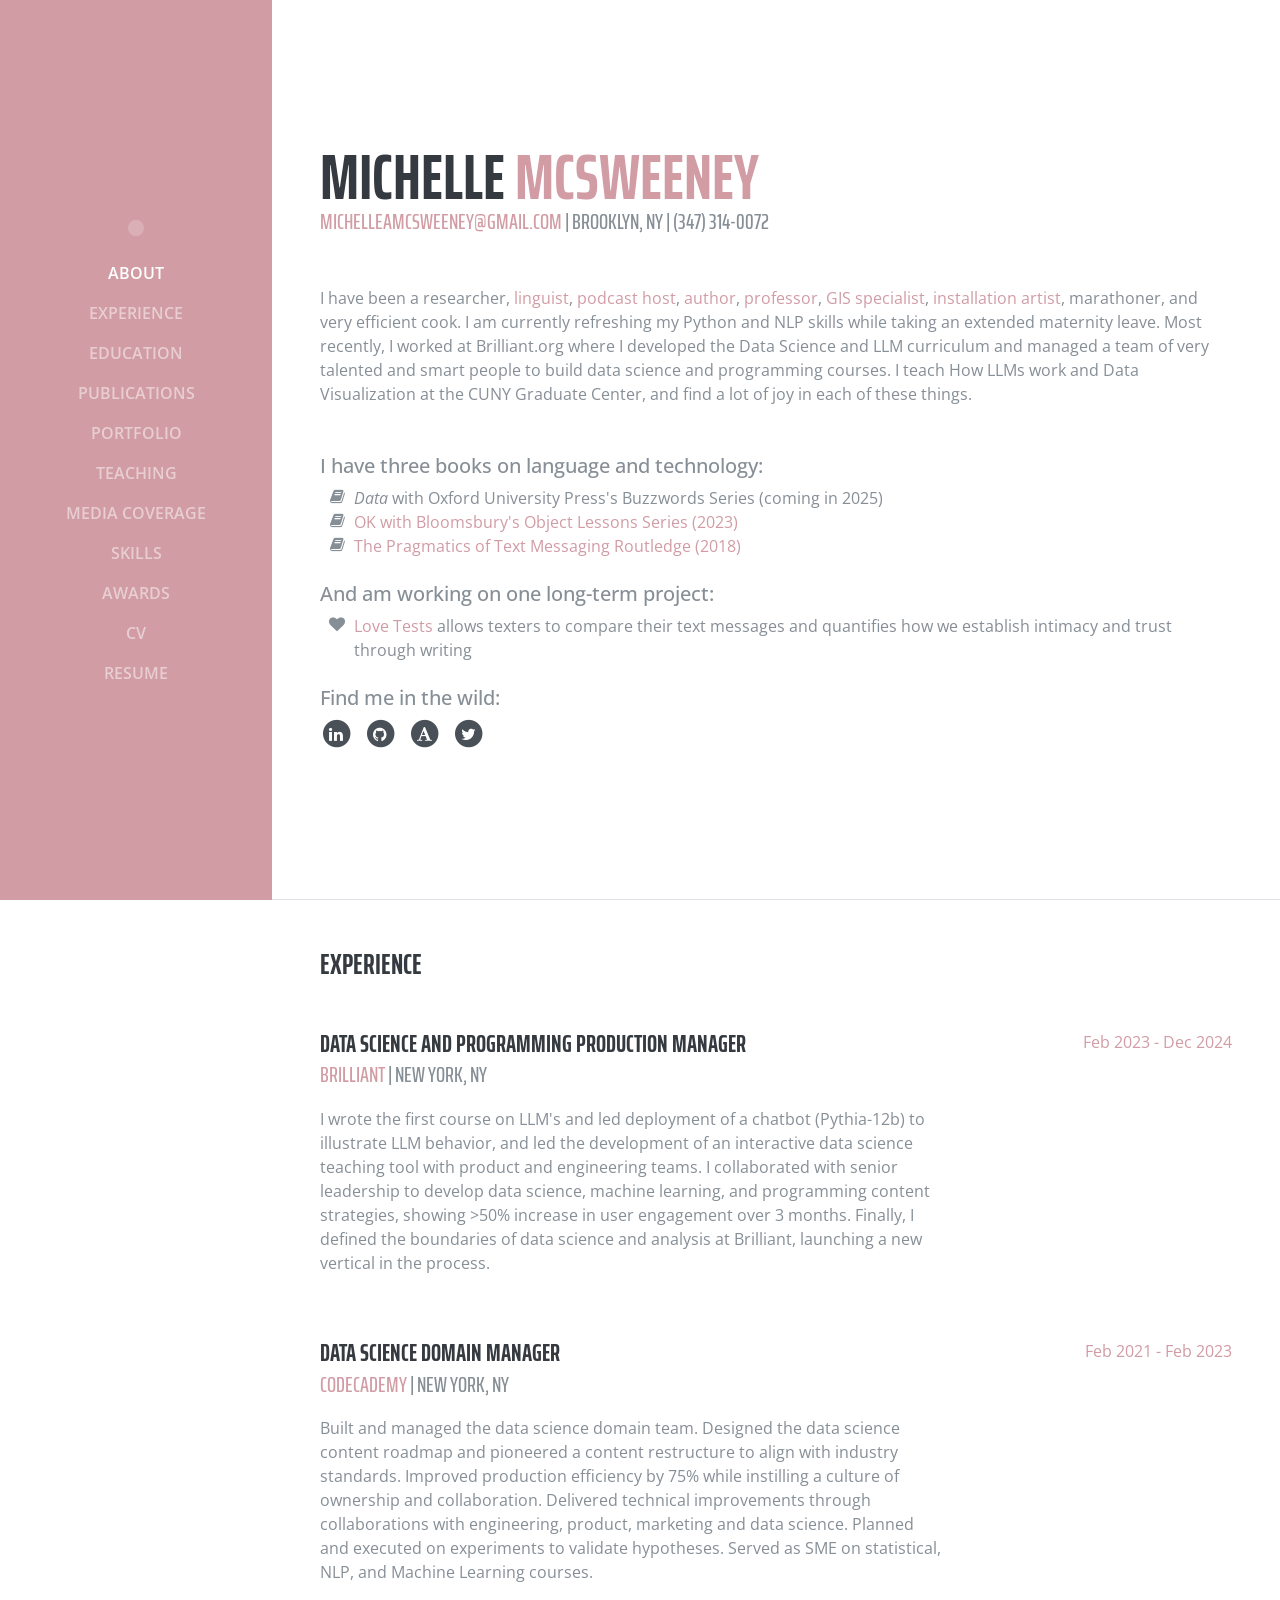
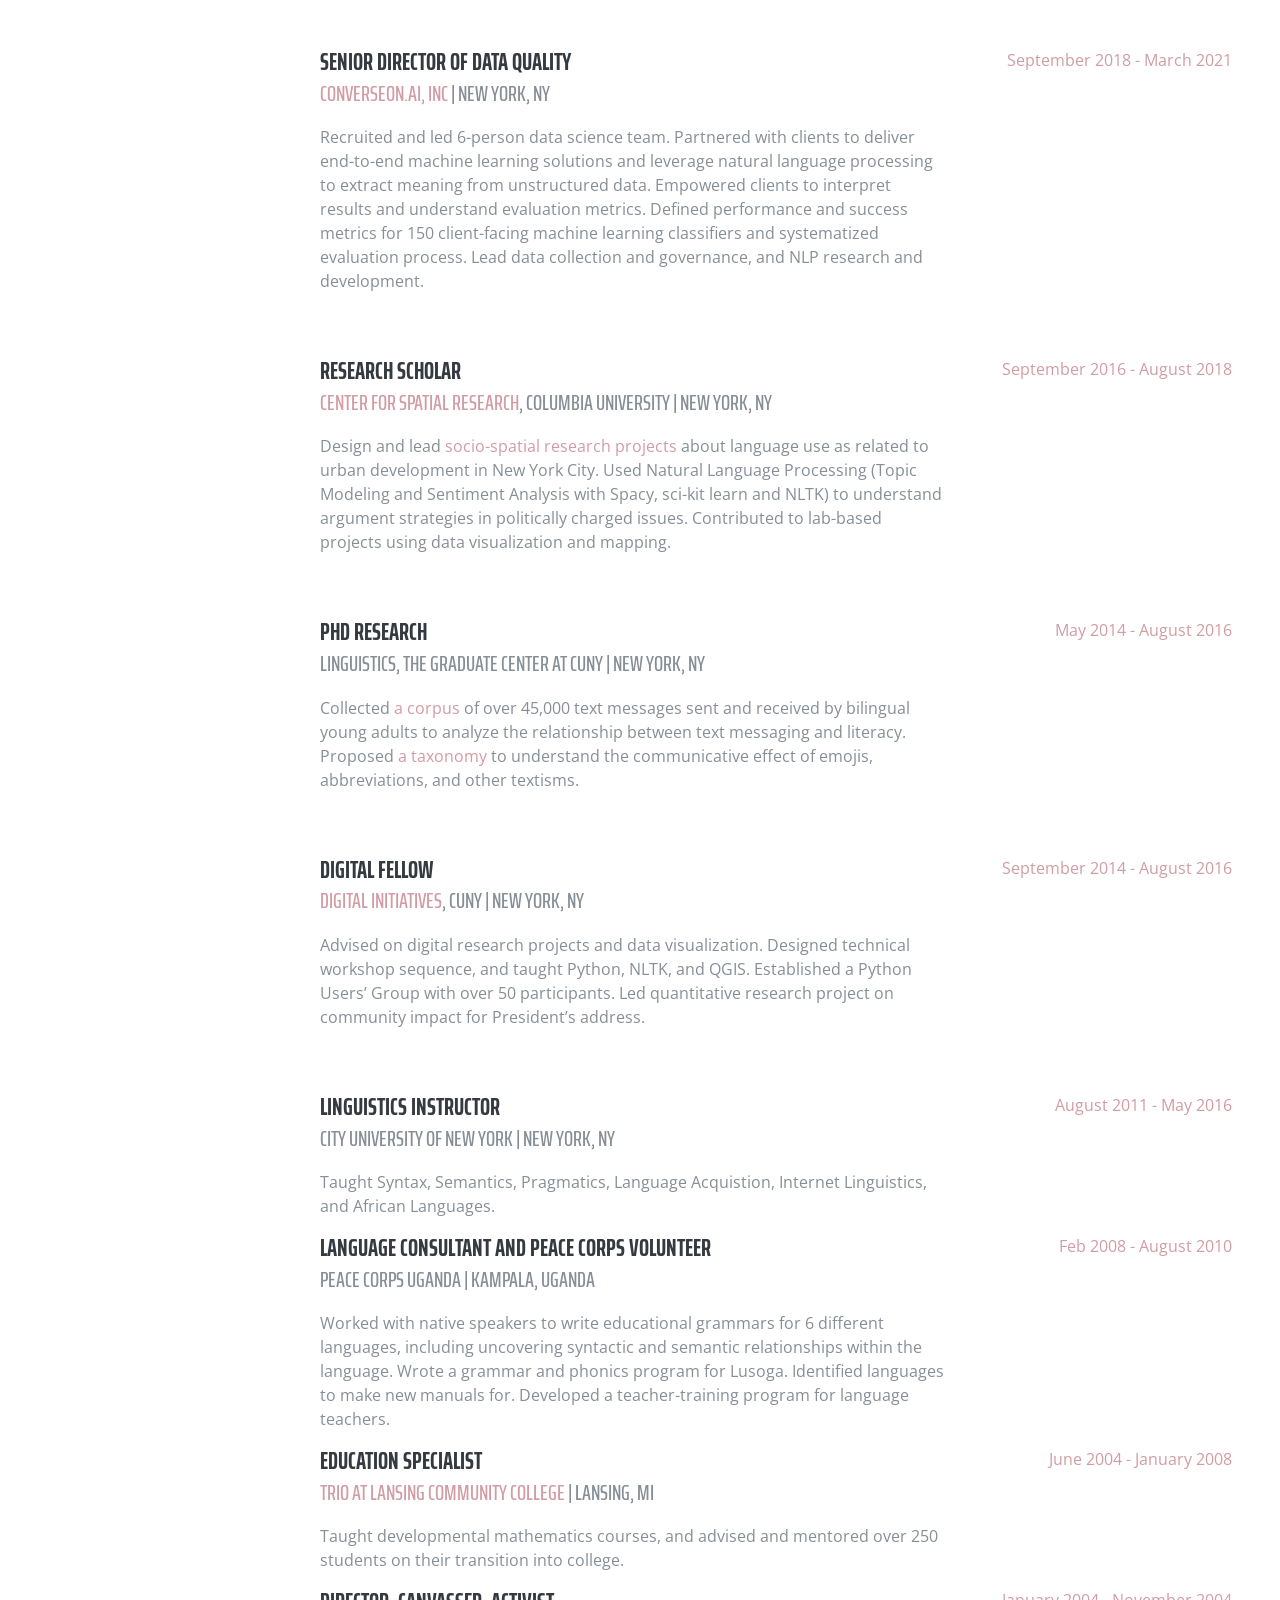
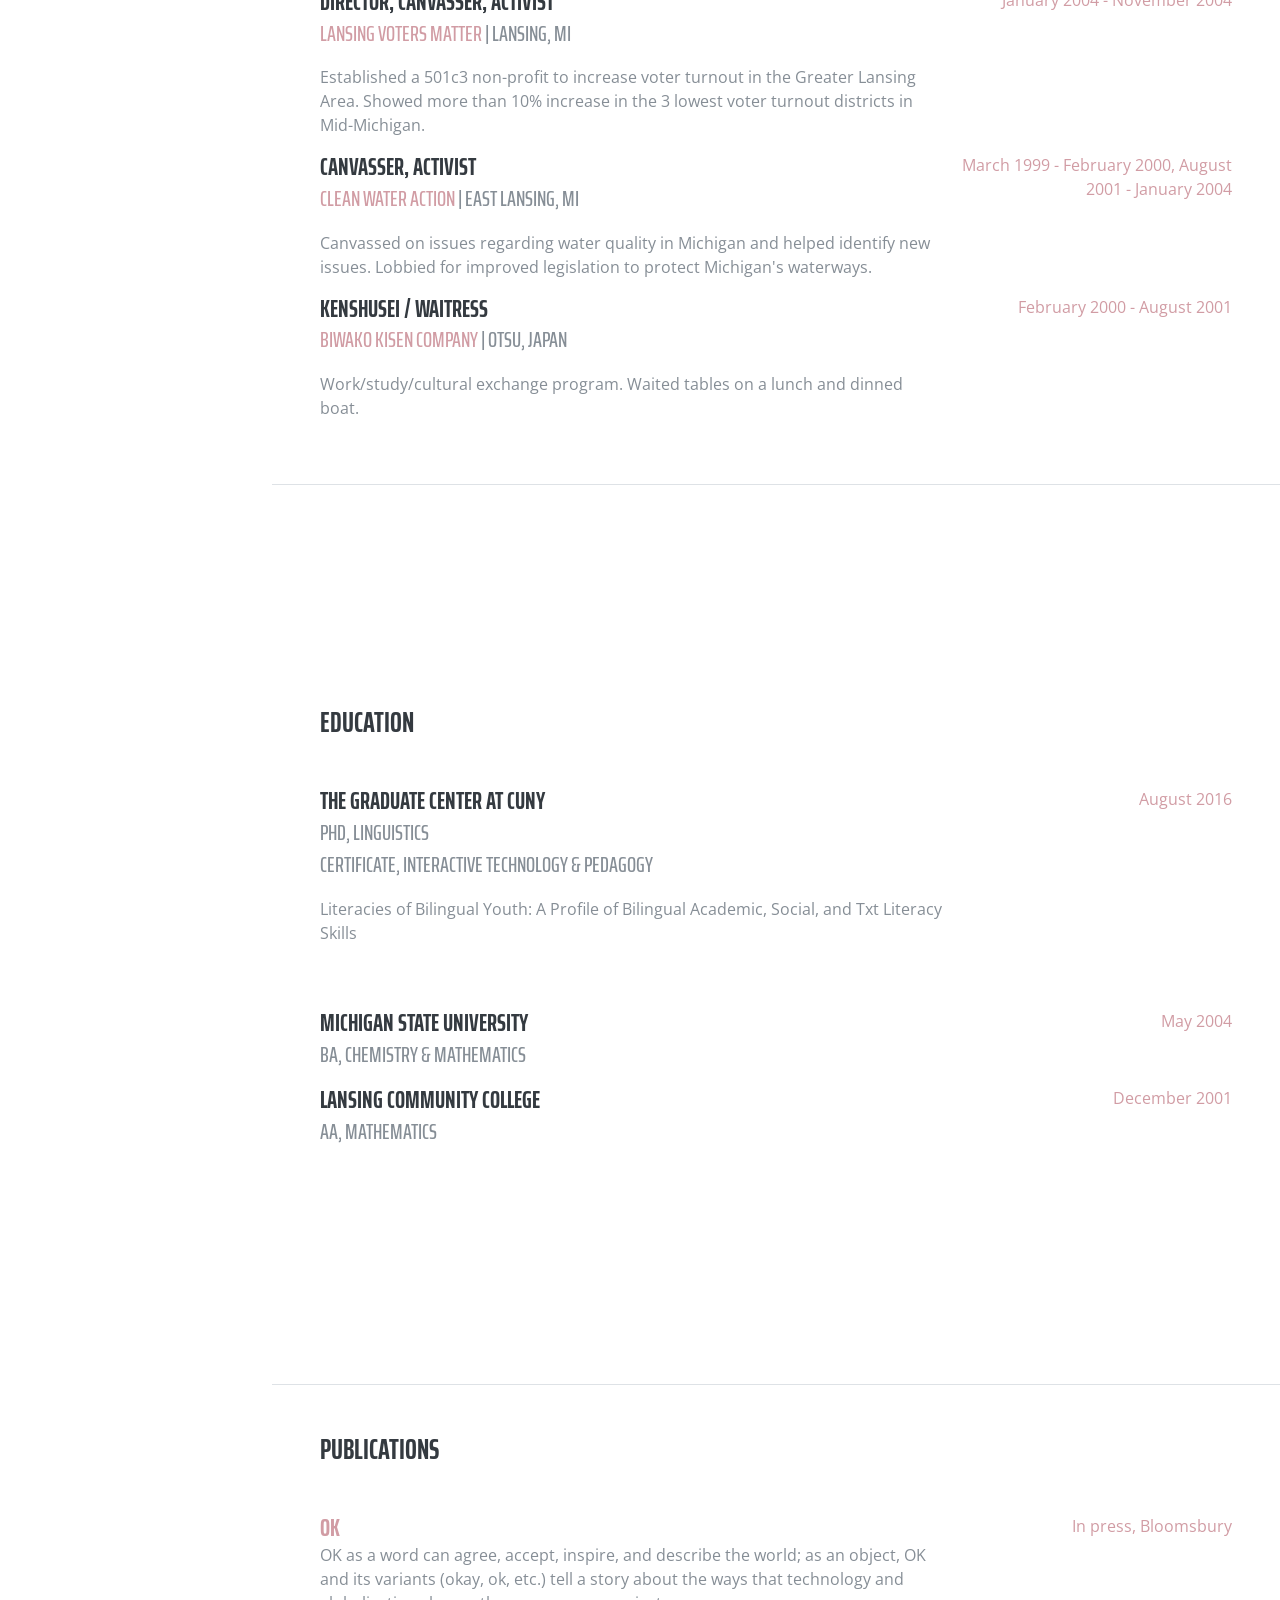
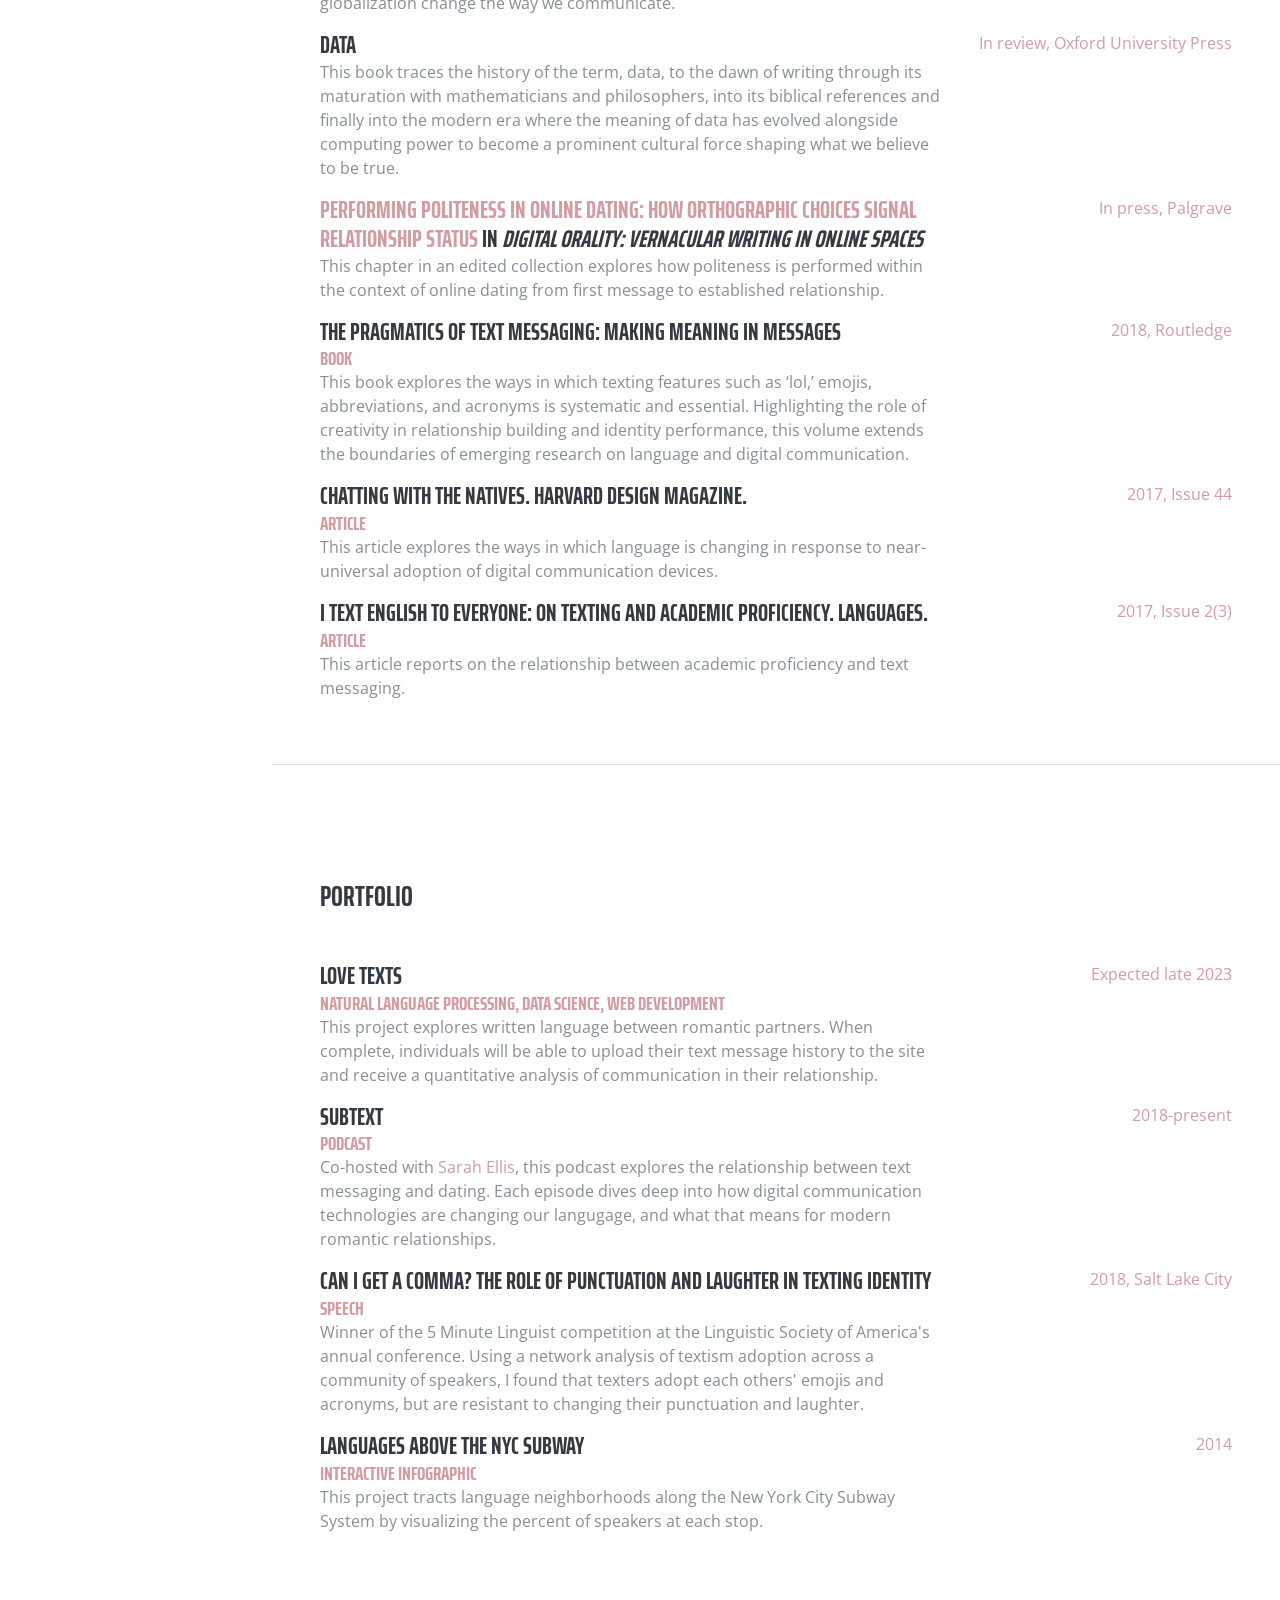
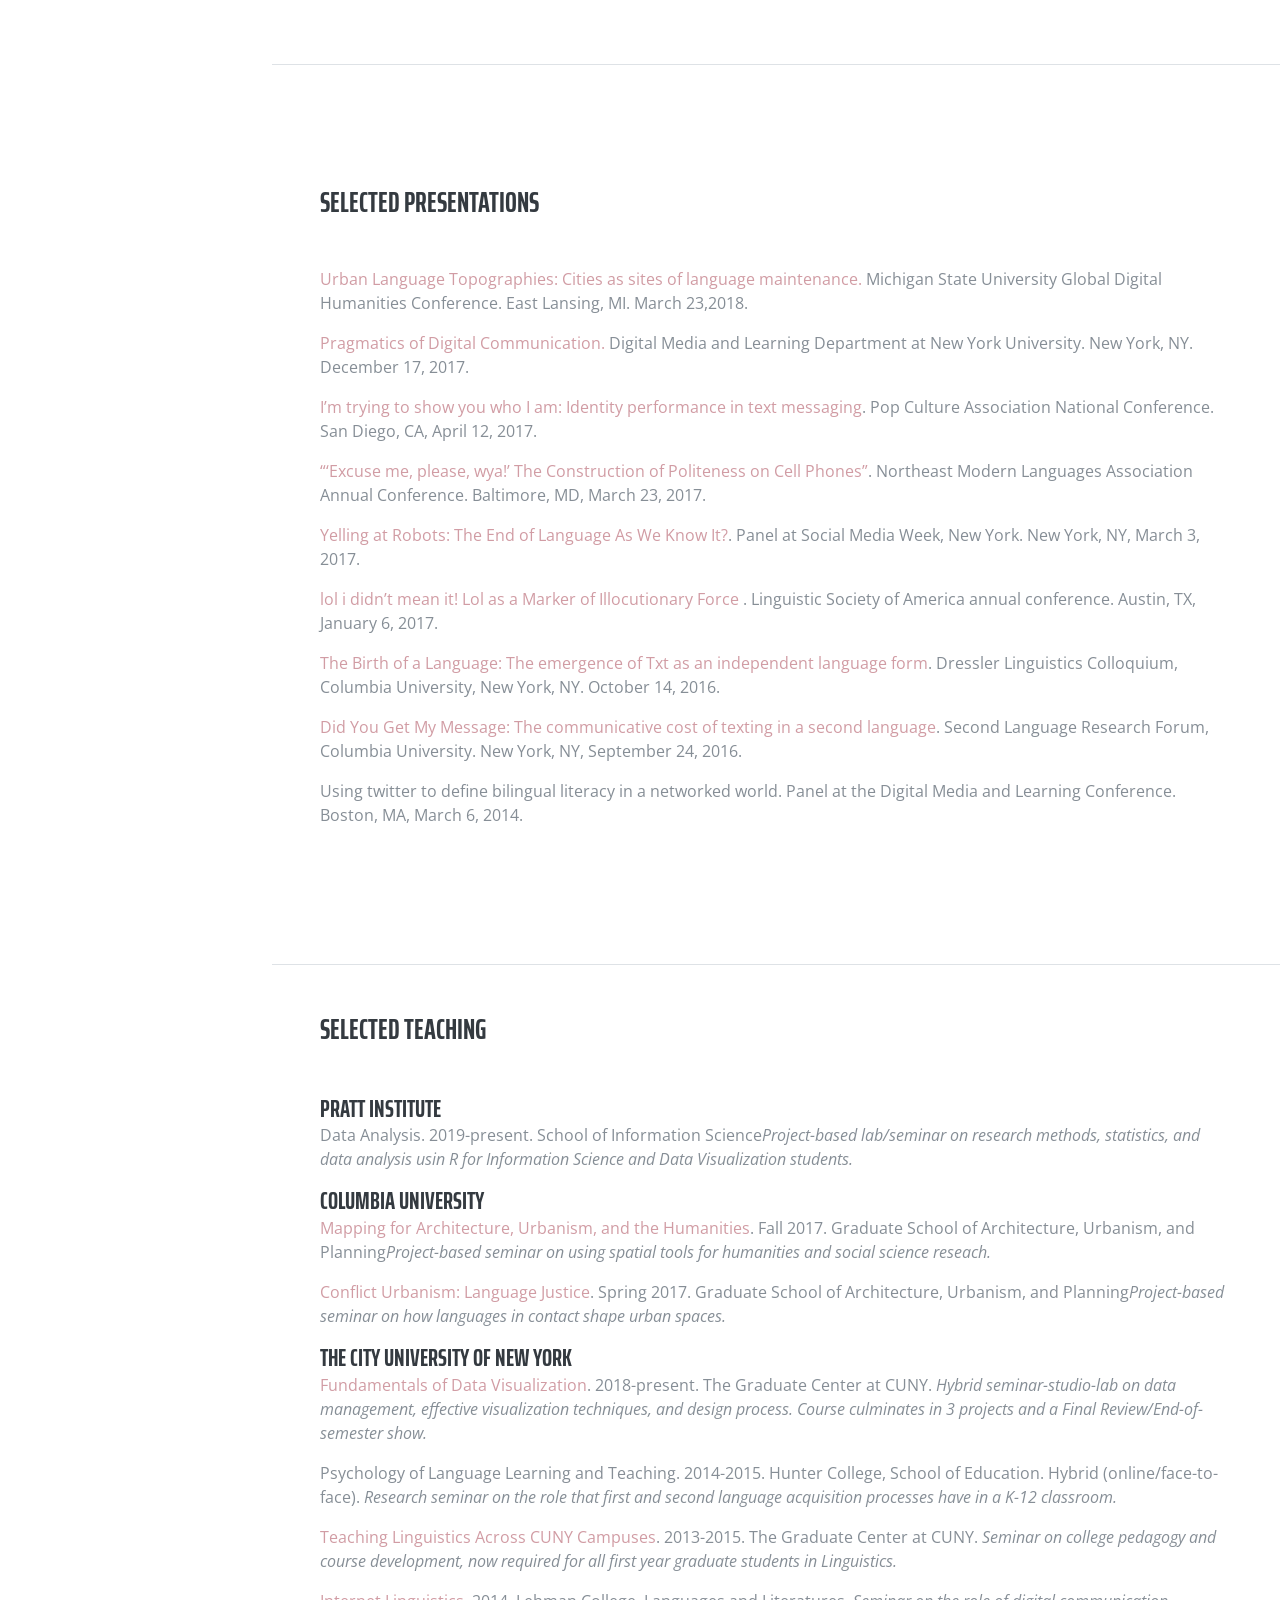
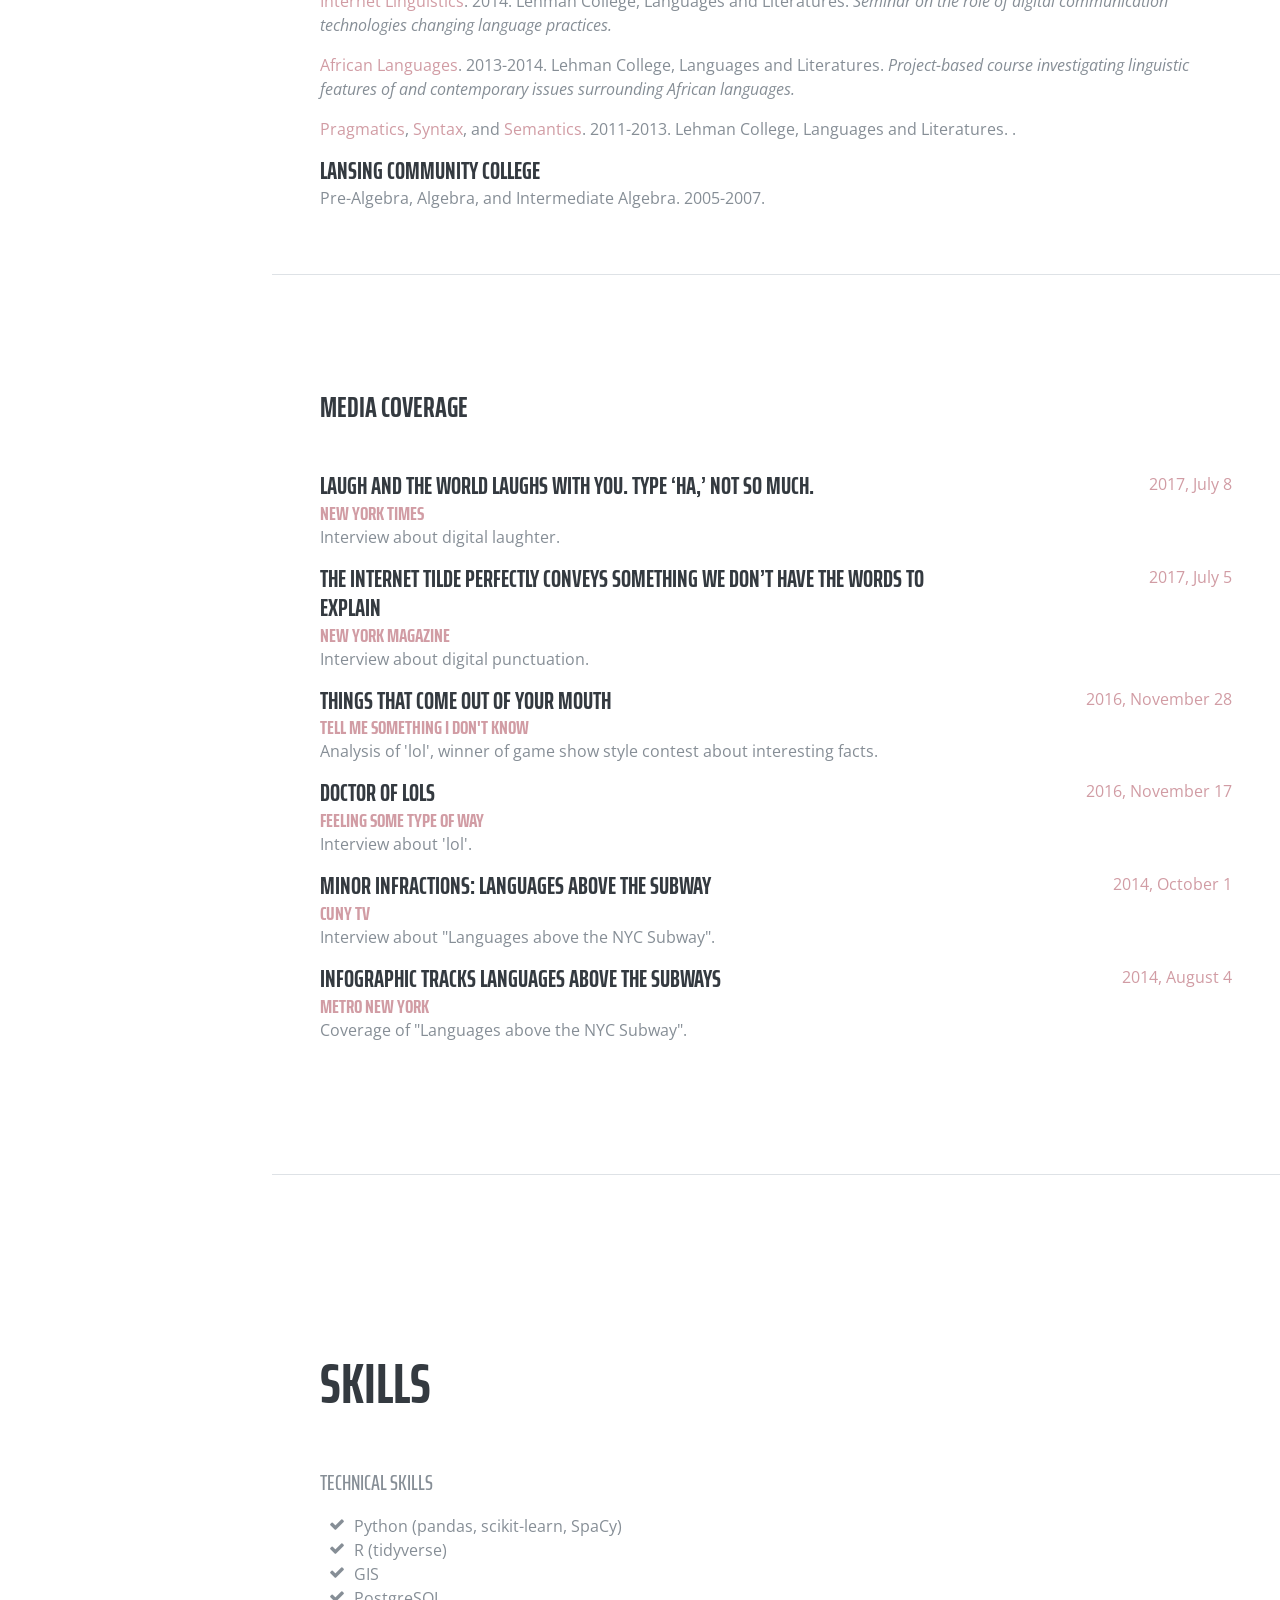
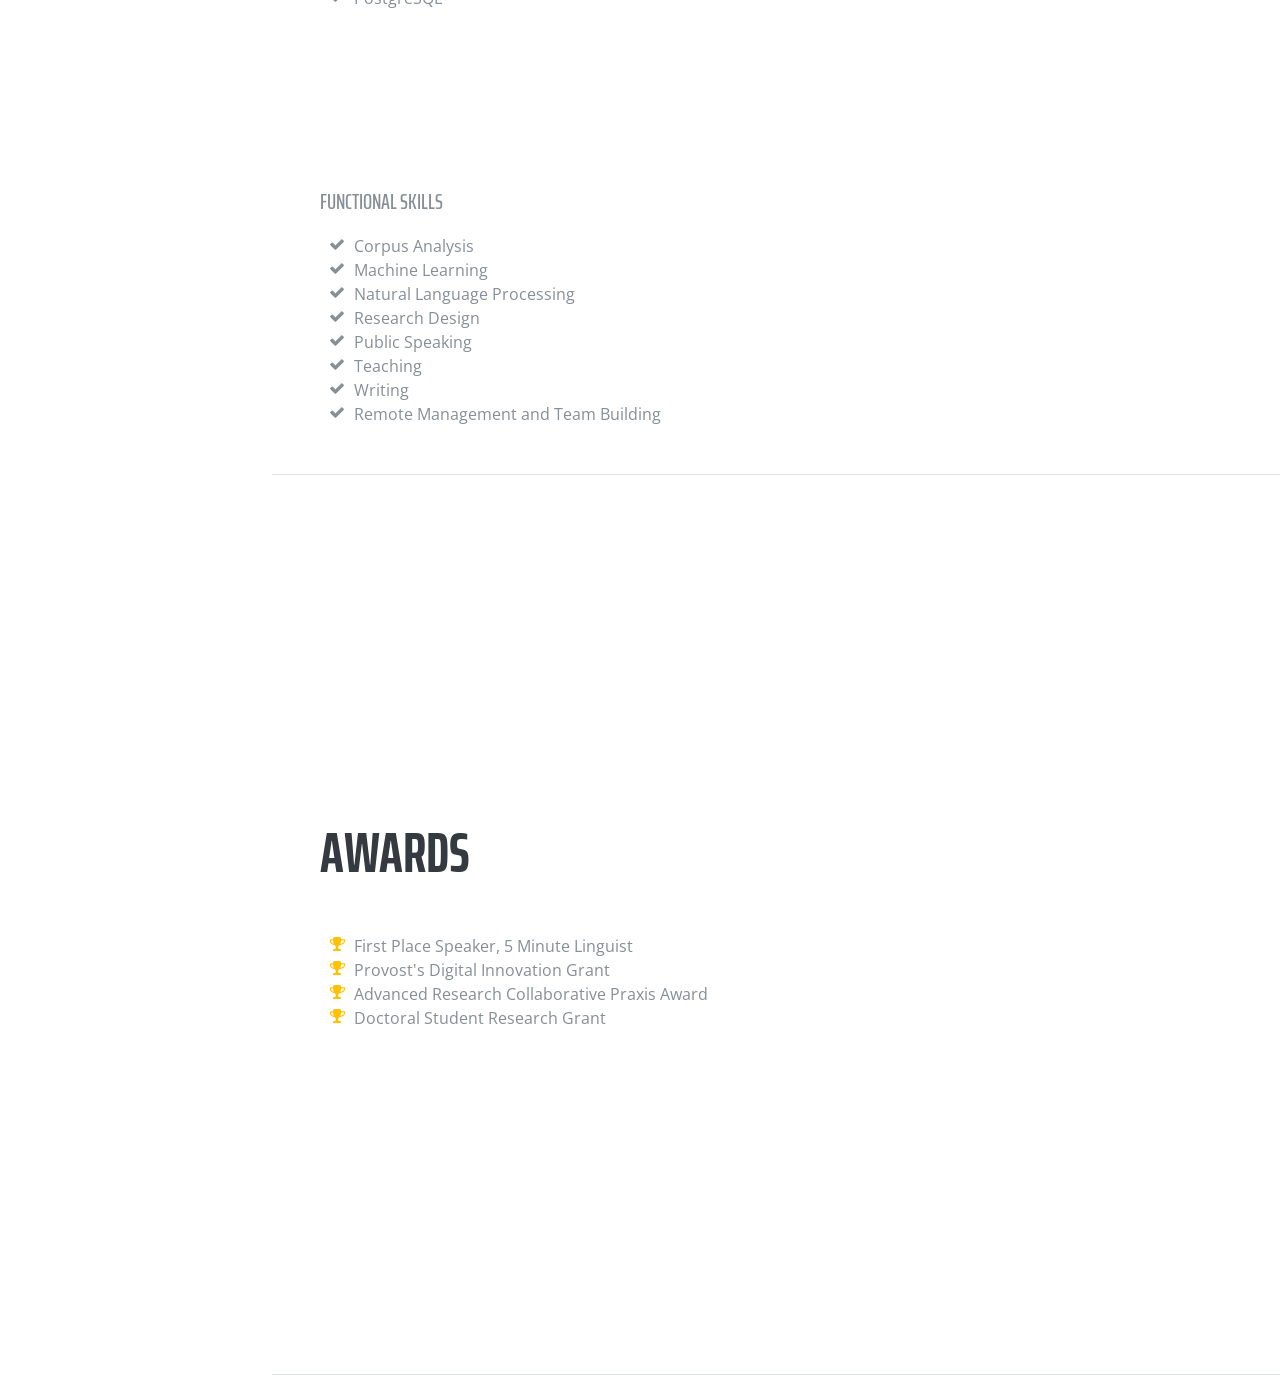
==== index.html @ 43e16b28 "Initial commit - migrate site from A Small Orange" ====
<!DOCTYPE html>
<html lang="en">

  <head>

    <meta charset="utf-8">
    <meta name="viewport" content="width=device-width, initial-scale=1, shrink-to-fit=no">
    <meta name="description" content="">
    <meta name="author" content="">

    <title>Michelle A. McSweeney, PhD</title>

    <!-- Bootstrap core CSS -->
    <link href="vendor/bootstrap/css/bootstrap.min.css" rel="stylesheet">

    <!-- Custom fonts for this template -->
    <link href="https://fonts.googleapis.com/css?family=Saira+Extra+Condensed:100,200,300,400,500,600,700,800,900" rel="stylesheet">
    <link href="https://fonts.googleapis.com/css?family=Open+Sans:300,300i,400,400i,600,600i,700,700i,800,800i" rel="stylesheet">
    <link href="vendor/font-awesome/css/font-awesome.min.css" rel="stylesheet">
    <link href="vendor/devicons/css/devicons.min.css" rel="stylesheet">
    <link href="vendor/simple-line-icons/css/simple-line-icons.css" rel="stylesheet">

    <!-- Custom styles for this template -->
    <link href="css/resume.min.css" rel="stylesheet">

  </head>

  <body id="page-top">

    <nav id="sideNav" class="navbar navbar-expand-lg navbar-dark bg-primary fixed-top" >
      <a class="navbar-brand js-scroll-trigger" href="#page-top">
        <span class="d-block d-lg-none">Michelle A. McSweeney</span>
        <span class="d-none d-lg-block">
          <img class="img-fluid img-profile rounded-circle mx-auto mb-2" src="img/profile.jpg" alt="">
        </span>
      </a>
      <button class="navbar-toggler" type="button" data-toggle="collapse" data-target="#navbarSupportedContent" aria-controls="navbarSupportedContent" aria-expanded="false" aria-label="Toggle navigation">
        <span class="navbar-toggler-icon"></span>
      </button>
      <div class="collapse navbar-collapse" id="navbarSupportedContent">
        <ul class="navbar-nav">
          <li class="nav-item">
            <a class="nav-link js-scroll-trigger" href="#about">About</a>
          </li>
          <li class="nav-item">
            <a class="nav-link js-scroll-trigger" href="#experience">Experience</a>
          </li>
          <li class="nav-item">
            <a class="nav-link js-scroll-trigger" href="#education">Education</a>
          </li>
          <li class="nav-item">
            <a class="nav-link js-scroll-trigger" href="#publications">Publications</a>
          </li>
          <li class="nav-item">
            <a class="nav-link js-scroll-trigger" href="#portfolio">Portfolio</a>
          </li>
          <li class="nav-item">
            <a class="nav-link js-scroll-trigger" href="#teaching">Teaching</a>
          </li>
          <li class="nav-item">
            <a class="nav-link js-scroll-trigger" href="#interests">Media Coverage</a>
          </li>
          <li class="nav-item">
            <a class="nav-link js-scroll-trigger" href="#skills">Skills</a>
          </li>
          <li class="nav-item">
            <a class="nav-link js-scroll-trigger" href="#awards">Awards</a>
          </li>
          <li class="nav-item">
            <a class = "nav-link" href="/mamcv.pdf">CV</a>
          </li>
          <li class="nav-item">
            <a class = "nav-link" href="/mamresume.pdf">Resume</a>
          </li>
        </ul>
      </div>
    </nav>

    <div class="container-fluid p-0">

      <section class="resume-section p-3 p-lg-5 d-flex d-column" id="about">
        <div class="my-auto">
          <h1 class="mb-0">Michelle
            <span class="text-primary">McSweeney</span>
          </h1>
          <div class="subheading mb-5"> <a href="mailto:michelleamcsweeney@gmail.com">michelleamcsweeney@gmail.com</a> | Brooklyn, NY | (347) 314-0072

          </div>
          <p class="mb-5">I have been a researcher, <a href= "https://www.youtube.com/watch?v=Ih2azjq2Hr0&t=135s"> linguist</a>, <a href= "https://subtextpod.github.io/">podcast host</a>, <a href="https://www.routledge.com/The-Pragmatics-of-Text-Messaging-Making-Meaning-in-Messages/McSweeney/p/book/9781138307421">author</a>, <a href="https://www.gc.cuny.edu/people/michelle-mcsweeney"> professor</a>, <a href = "http://subwaylanguages.michelleajohnson.com/">GIS specialist</a>, <a href="zerosfaith/index.html">installation artist</a>, marathoner, and very efficient cook. I am currently refreshing my Python and NLP skills while taking an extended maternity leave. Most recently, I worked at Brilliant.org where I developed the Data Science and LLM curriculum and managed a team of very talented and smart people to build data science and programming courses. I teach How LLMs work and Data Visualization at the CUNY Graduate Center, and find a lot of joy in each of these things.

            <div class="h5">I have three books on language and technology:</div>
              <ul class="fa-ul mb-0">
                <li>
                    <i class="fa-li fa fa-book"></i>
                  <em>Data</em> with Oxford University Press's Buzzwords Series (coming in 2025)</li>

                  <li>
                      <i class="fa-li fa fa-book"></i>
                      <a href="https://www.bloomsbury.com/us/ok-9781501367182/"<em>OK</em> with Bloomsbury's Object Lessons Series (2023)</a></li>
                <li>
                      <i class="fa-li fa fa-book"></i>
                      <a href="https://www.bloomsbury.com/us/ok-9781501367182/"<em>The Pragmatics of Text Messaging</em> Routledge (2018)</a></li>
                    </ul>

<br>

<div class="h5">And am working on one long-term project:</div>
<ul class="fa-ul mb-0">
              <li>
                <i class="fa-li fa fa-heart"></i>
                <a href="love/index.html">Love Tests</a> allows texters to compare their text messages and quantifies how we establish intimacy and trust through writing</li>
              </ul>

<br>

<div class="h5">Find me in the wild:</div>
          <ul class="list-inline list-social-icons mb-0">
            <li class="list-inline-item">
              <a href="https://www.linkedin.com/in/michelleamcsweeney/">
                <span class="fa-stack fa-md">
                  <i class="fa fa-circle fa-stack-2x"></i>
                  <i class="fa fa-linkedin fa-stack-1x fa-inverse"></i>
                </span>
              </a>
            </li>
            <li class="list-inline-item">
              <a href="https://github.com/michellejm/">
                <span class="fa-stack fa-md">
                  <i class="fa fa-circle fa-stack-2x"></i>
                  <i class="fa fa-github fa-stack-1x fa-inverse"></i>
                </span>
              </a>
            </li>
            <li class="list-inline-item">
              <a href="https://columbia.academia.edu/MichelleAMcSweeney">
                <span class="fa-stack fa-md">
                  <i class="fa fa-circle fa-stack-2x"></i>
                  <i class="fa fa-font fa-stack-1x fa-inverse"></i>
                </span>
              </a>
            </li>
            <li class="list-inline-item">
              <a href="https://twitter.com/MMcSweeney7">
                <span class="fa-stack fa-md">
                  <i class="fa fa-circle fa-stack-2x"></i>
                  <i class="fa fa-twitter fa-stack-1x fa-inverse"></i>
                </span>
              </a>
            </li>

          </ul>
        </div>
      </section>

      <section class="resume-section p-3 p-lg-5 d-flex flex-column" id="experience">
        <div class="my-auto">
          <h3 class="mb-5">Experience</h3>

                      <div class="resume-item d-flex flex-column flex-md-row mb-5">
            <div class="resume-content mr-auto">
              <h4 class="mb-0">Data Science and Programming Production Manager</h4>
              <div class="subheading mb-3"><a href="https://brilliant.org/">Brilliant</a> | New York, NY</div>
              <p>  I wrote the first course on LLM's and led deployment of a chatbot (Pythia-12b) to illustrate LLM behavior, and led the development of an interactive data science teaching tool with product and engineering teams. I collaborated with senior leadership to develop data science, machine learning, and programming content strategies, showing >50% increase in user engagement over 3 months. Finally, I defined the boundaries of data science and analysis at Brilliant, launching a new vertical in the process.
            </div>
            <div class="resume-date text-md-right">
              <span class="text-primary">Feb 2023 - Dec 2024</span>
            </div>
          </div>

          <div class="resume-item d-flex flex-column flex-md-row mb-5">
            <div class="resume-content mr-auto">
              <h4 class="mb-0">Data Science Domain Manager</h4>
              <div class="subheading mb-3"><a href="https://www.codecademy.com/">Codecademy</a> | New York, NY</div>
              <p>Built and managed the data science domain team. Designed the data science content roadmap and pioneered a content restructure to align with industry standards. Improved production efficiency by 75% while instilling a culture of ownership and collaboration. Delivered technical improvements through collaborations with engineering, product, marketing and data science. Planned and executed on experiments to validate hypotheses. Served as SME on statistical, NLP, and Machine Learning courses.</p>
            </div>
            <div class="resume-date text-md-right">
              <span class="text-primary">Feb 2021 - Feb 2023</span>
            </div>
          </div>

          <div class="resume-item d-flex flex-column flex-md-row mb-5">
            <div class="resume-content mr-auto">
              <h4 class="mb-0">Senior Director of Data Quality </h4>
              <div class="subheading mb-3"><a href="https://converseon.com/">Converseon.AI, Inc</a> | New York, NY</div>
              <p>Recruited and led 6-person data science team. Partnered with clients to deliver end-to-end machine learning solutions and leverage natural language processing to extract meaning from unstructured data. Empowered clients to interpret results and understand evaluation metrics. Defined performance and success metrics for 150 client-facing machine learning classifiers and systematized evaluation process. Lead data collection and governance, and NLP research and development.</p>
            </div>
            <div class="resume-date text-md-right">
              <span class="text-primary">September 2018 - March 2021</span>
            </div>
          </div>

          <div class="resume-item d-flex flex-column flex-md-row mb-5">
            <div class="resume-content mr-auto">
              <h4 class="mb-0">Research Scholar</h4>
              <div class="subheading mb-3"><a href="http://c4sr.columbia.edu/">Center for Spatial Research</a>, Columbia University | New York, NY</div>
              <p>Design and lead <a href="http://c4sr.columbia.edu/urban-language-ecologies/">socio-spatial research projects</a> about language use as related to urban development in New York City. Used Natural Language Processing (Topic Modeling and Sentiment Analysis with Spacy, sci-kit learn and NLTK) to understand argument strategies in politically charged issues. Contributed to lab-based projects using data visualization and mapping.</p>
            </div>
            <div class="resume-date text-md-right">
              <span class="text-primary">September 2016 - August 2018</span>
            </div>
          </div>

          <div class="resume-item d-flex flex-column flex-md-row mb-5">
            <div class="resume-content mr-auto">
              <h4 class="mb-0">PhD Research</h4>
              <div class="subheading mb-3">Linguistics, the Graduate Center at CUNY | New York, NY</div>
              <p>Collected <a href="https://byts.commons.gc.cuny.edu/">a corpus</a> of over 45,000 text messages sent and received by bilingual young adults to analyze the relationship between text messaging and literacy. Proposed <a href="https://academicworks.cuny.edu/gc_etds/1459/">a taxonomy</a> to understand the communicative effect of emojis, abbreviations, and other textisms.</p>
            </div>
            <div class="resume-date text-md-right">
              <span class="text-primary">May 2014 - August 2016</span>
            </div>
          </div>

          <div class="resume-item d-flex flex-column flex-md-row mb-5">
            <div class="resume-content mr-auto">
              <h4 class="mb-0">Digital Fellow</h4>
              <div class="subheading mb-3"><a href="https://gcdi.commons.gc.cuny.edu/">Digital Initiatives</a>, CUNY | New York, NY</div>
              <p>Advised on digital research projects and data visualization. Designed technical workshop sequence, and taught Python, NLTK, and QGIS. Established a Python Users’ Group with over 50 participants. Led quantitative research project on community impact for President’s address.</p>
            </div>
            <div class="resume-date text-md-right">
              <span class="text-primary">September 2014 - August 2016</span>
            </div>
          </div>

          <div class="resume-item d-flex flex-column flex-md-row">
            <div class="resume-content mr-auto">
              <h4 class="mb-0">Linguistics Instructor</h4>
              <div class="subheading mb-3">City University of New York | New York, NY</div>
              <p>Taught Syntax, Semantics, Pragmatics, Language Acquistion, Internet Linguistics, and African Languages.</p>
            </div>
            <div class="resume-date text-md-right">
              <span class="text-primary">August 2011 - May 2016</span>
            </div>
          </div>

          <div class="resume-item d-flex flex-column flex-md-row">
            <div class="resume-content mr-auto">
              <h4 class="mb-0">Language Consultant and Peace Corps Volunteer</h4>
              <div class="subheading mb-3">Peace Corps Uganda | Kampala, Uganda</div>
              <p>Worked with native speakers to write educational grammars for 6 different languages, including uncovering syntactic and semantic relationships within the language. Wrote a grammar and phonics program for Lusoga. Identified languages to make new manuals for. Developed a teacher-training program for language teachers. </p>
            </div>
            <div class="resume-date text-md-right">
              <span class="text-primary">Feb 2008 - August 2010</span>
            </div>
          </div>

        <div class="resume-item d-flex flex-column flex-md-row">
            <div class="resume-content mr-auto">
              <h4 class="mb-0">Education Specialist</h4>
              <div class="subheading mb-3"><a href="https://internal.lcc.edu/trio/about-trio.aspx">TRiO at Lansing Community College </a>| Lansing, MI</div>
              <p>Taught developmental mathematics courses, and advised and mentored over 250 students on their transition into college.</p>
            </div>
            <div class="resume-date text-md-right">
              <span class="text-primary">June 2004 - January 2008</span>
            </div>
          </div>

          <div class="resume-item d-flex flex-column flex-md-row">
              <div class="resume-content mr-auto">
                <h4 class="mb-0">Director, Canvasser, Activist</h4>
                <div class="subheading mb-3"><a href = "https://lansingcitypulse.com/archives/040922/features/index2.asp">Lansing Voters Matter</a> | Lansing, MI</div>
                <p>Established a 501c3 non-profit to increase voter turnout in the Greater Lansing Area. Showed more than 10% increase in the 3 lowest voter turnout districts in Mid-Michigan.</p>
              </div>
              <div class="resume-date text-md-right">
                <span class="text-primary">January 2004 - November 2004</span>
              </div>
            </div>

            <div class="resume-item d-flex flex-column flex-md-row">
                <div class="resume-content mr-auto">
                  <h4 class="mb-0">Canvasser, Activist</h4>
                  <div class="subheading mb-3"><a href="https://www.cleanwateraction.org/states/michigan">Clean Water Action</a> | East Lansing, MI</div>
                  <p>Canvassed on issues regarding water quality in Michigan and helped identify new issues. Lobbied for improved legislation to protect Michigan's waterways.</p>
                </div>
                <div class="resume-date text-md-right">
                  <span class="text-primary">March 1999 - February 2000, August 2001 - January 2004</span>
                </div>
              </div>

              <div class="resume-item d-flex flex-column flex-md-row">
                  <div class="resume-content mr-auto">
                    <h4 class="mb-0">Kenshusei / Waitress</h4>
                    <div class="subheading mb-3"><a href ="https://www.biwakokisen.co.jp/en/michigan_en_1.html">Biwako Kisen Company</a> | Otsu, Japan</div>
                    <p>Work/study/cultural exchange program. Waited tables on a lunch and dinned boat.</p>
                  </div>
                  <div class="resume-date text-md-right">
                    <span class="text-primary">February 2000 - August 2001</span>
                  </div>
                </div>
        </div>

      </section>

      <section class="resume-section p-3 p-lg-5 d-flex flex-column" id="education">
        <div class="my-auto">
          <h3 class="mb-5">Education</h3>

          <div class="resume-item d-flex flex-column flex-md-row mb-5">
            <div class="resume-content mr-auto">
              <h4 class="mb-0">The Graduate Center at CUNY</h4>
              <div class="subheading mb-3">PhD, Linguistics</br>Certificate, Interactive Technology & Pedagogy</div>
              <p>Literacies of Bilingual Youth: A Profile of Bilingual Academic, Social, and Txt Literacy Skills</p>
            </div>
            <div class="resume-date text-md-right">
              <span class="text-primary">August 2016</span>
            </div>
          </div>

          <div class="resume-item d-flex flex-column flex-md-row">
            <div class="resume-content mr-auto">
              <h4 class="mb-0">Michigan State University</h4>
              <div class="subheading mb-3">BA, Chemistry & Mathematics</div>

            </div>
            <div class="resume-date text-md-right">
              <span class="text-primary">May 2004 </span>
            </div>
          </div>
        <div class="resume-item d-flex flex-column flex-md-row">
            <div class="resume-content mr-auto">
              <h4 class="mb-0">Lansing Community College</h4>
              <div class="subheading mb-3">AA, Mathematics</div>

            </div>
            <div class="resume-date text-md-right">
              <span class="text-primary">December 2001 </span>
            </div>
          </div>

        </div>
      </section>

      <section class="resume-section p-3 p-lg-5 d-flex flex-column" id="publications">
        <div class="my-auto">
          <h3 class="mb-5">Publications</h3>
           <div class="resume-item d-flex flex-column flex-md-row">

               <div class="resume-content mr-auto">
                 <h4 class="mb-0"><a href = "https://www.bloomsbury.com/us/ok-9781501367182/">OK</a></h4>
                 <p>OK as a word can agree, accept, inspire, and describe the world; as an object, OK and its variants (okay, ok, etc.) tell a story about the ways that technology and globalization change the way we communicate. </p>
               </div>
               <div class="resume-date text-md-right">
                 <span class="text-primary">In press, Bloomsbury</span>
               </div>
             </div>

             <div class="resume-item d-flex flex-column flex-md-row">
               <div class="resume-content mr-auto">
                 <h4 class="mb-0">Data</h4>
                 <p>This book traces the history of the term, data, to the dawn of writing through its maturation with mathematicians and philosophers, into its biblical references and finally into the modern era where the meaning of data has evolved alongside computing power to become a prominent cultural force shaping what we believe to be true. </p>
               </div>
               <div class="resume-date text-md-right">
                 <span class="text-primary">In review, Oxford University Press</span>
               </div>
             </div>

             <div class="resume-item d-flex flex-column flex-md-row">
               <div class="resume-content mr-auto">
                 <h4 class="mb-0"><a href = "https://www.brownsbfs.co.uk/Product/Cutler-Cecelia/Digital-Orality--Vernacular-Writing-in-Online-Spaces/9783031104329">Performing Politeness in Online Dating: How orthographic choices signal relationship status</a> in <em>Digital orality: vernacular writing in online spaces</em></h4>
                 <p>This chapter in an edited collection explores how politeness is performed within the context of online dating from first message to established relationship. </p>
               </div>
               <div class="resume-date text-md-right">
                 <span class="text-primary">In press, Palgrave</span>
               </div>
             </div>

             <div class="resume-item d-flex flex-column flex-md-row">
               <div class="resume-content mr-auto">
                 <h4 class="mb-0">The Pragmatics of Text Messaging: Making Meaning in Messages</h4>
                 <h5 class="mb-0"><a href="https://www.amazon.com/Pragmatics-Text-Messaging-Routledge-Communication/dp/1138307424/ref=sr_1_1?ie=UTF8&qid=1525451872&sr=8-1&keywords=mcsweeney+michelle">Book</a></h5>
                 <p>This book explores the ways in which texting features such as ‘lol,’ emojis, abbreviations, and acronyms is systematic and essential. Highlighting the role of creativity in relationship building and identity performance, this volume extends the boundaries of emerging research on language and digital communication.</p>
               </div>
               <div class="resume-date text-md-right">
                 <span class="text-primary">2018, Routledge</span>
               </div>
             </div>

             <div class="resume-item d-flex flex-column flex-md-row">
                 <div class="resume-content mr-auto">
                   <h4 class="mb-0">Chatting with the Natives. Harvard Design Magazine.</h4>
                   <h5 class="mb-0"><a href = "http://www.harvarddesignmagazine.org/issues/44">Article</a></h5>
                   <p>This article explores the ways in which language is changing in response to near-universal adoption of digital communication devices.</p>
                 </div>
                 <div class="resume-date text-md-right">
                   <span class="text-primary">2017, Issue 44</span>
                 </div>
               </div>

             <div class="resume-item d-flex flex-column flex-md-row">
                 <div class="resume-content mr-auto">
                   <h4 class="mb-0"> I Text English to Everyone: On Texting and Academic Proficiency. Languages.</h4>
                   <h5 class="mb-0"><a href = "http://www.mdpi.com/2226-471X/2/3/7">Article</a></h5>
                   <p>This article reports on the relationship between academic proficiency and text messaging.</p>
                 </div>
                 <div class="resume-date text-md-right">
                   <span class="text-primary">2017, Issue 2(3)</span>
                 </div>
               </div>

             </div>
           </section>


      <section class="resume-section p-3 p-lg-5 d-flex flex-column" id="portfolio">
        <div class="my-auto">
          <h3 class="mb-5">Portfolio</h3>
           <div class="resume-item d-flex flex-column flex-md-row">

          <div class="resume-content mr-auto">
              <h4 class="mb-0">Love Texts</h4>
              <h5 class="mb-0"><a href="love/index.html">Natural Language Processing, Data Science, Web Development</a></h5>
              <p>This project explores written language between romantic partners. When complete, individuals will be able to upload their text message history to the site and receive a quantitative analysis of communication in their relationship. </p>
            </div>
          <div class="resume-date text-md-right">
              <span class="text-primary">Expected late 2023</span>
            </div>
          </div>

          <div class="resume-item d-flex flex-column flex-md-row">

            <div class="resume-content mr-auto">
                <h4 class="mb-0">Subtext</h4>
                <h5 class="mb-0"><a href="https://subtextpod.github.io/">Podcast</a></h5>
                <p>Co-hosted with <a href="https://sarahabbottellis.com/" target=_blank>Sarah Ellis</a>, this podcast explores the relationship between text messaging and dating. Each episode dives deep into how digital communication technologies are changing our langugage, and what that means for modern romantic relationships.</p>
              </div>
            <div class="resume-date text-md-right">
                <span class="text-primary">2018-present</span>
              </div>
            </div>

          <!---<div class="resume-item d-flex flex-column flex-md-row">

          <div class="resume-content mr-auto">
              <h4 class="mb-0">Distant Reading the News: Guns in America</h4>
              <h5 class="mb-0"><a href="https://michellejm.github.io/guns_in_America/">Natural Language Processing, Data Science</a></h5>
              <p>Through topic modeling and sentiment analysis of 10 media outlets across the political spectrum, this project found that "Liberal" and "Conservative" outlets have different ways of framing the relationship between gun control, culture, and national identity. For conservative outlets, this topic centers around laws, owners, crime, violence, and “America” whereas for liberal ones, it centers around taking action, supporting issues, policies, signing, and “the nation”.</p>
            </div>
          <div class="resume-date text-md-right">
              <span class="text-primary">August 2018</span>
            </div>
          </div>
          --->




        <div class="resume-item d-flex flex-column flex-md-row">
            <div class="resume-content mr-auto">
              <h4 class="mb-0">Can I get a Comma?  The role of punctuation and laughter in texting identity</h4>
              <h5 class="mb-0"><a href="https://www.youtube.com/watch?v=Ih2azjq2Hr0&t=135s">Speech</a></h5>
              <p>Winner of the 5 Minute Linguist competition at the Linguistic Society of America's annual conference. Using a network analysis of textism adoption across a community of speakers, I found that texters adopt each others' emojis and acronyms, but are resistant to changing their punctuation and laughter.</p>
            </div>
            <div class="resume-date text-md-right">
              <span class="text-primary">2018, Salt Lake City</span>
            </div>
          </div>

        <div class="resume-item d-flex flex-column flex-md-row">
            <div class="resume-content mr-auto">
              <h4 class="mb-0">Languages Above the NYC Subway</h4>
              <h5 class="mb-0"><a href = "http://subwaylanguages.michelleajohnson.com">Interactive Infographic</a></h5>
              <p>This project tracts language neighborhoods along the New York City Subway System by visualizing the percent of speakers at each stop.</p>
            </div>
            <div class="resume-date text-md-right">
              <span class="text-primary">2014</span>
            </div>
          </div>
        </div>
        </section>

          <section class="resume-section p-3 p-lg-5 d-flex flex-column" id="teaching">
            <div class="my-auto">
              <h3 class="mb-5">Selected Presentations</h3>
               <div class="resume-item d-flex flex-column flex-md-row">
<!-- <h3 class="mb-5">Selected Presentations</h3> -->
<div class="resume-content mr-auto">
<p><a href="https://www.academia.edu/36564757/Urban_Language_Topographies_Cites_as_Sites_of_Language_Maintenance">Urban Language Topographies: Cities as sites of language maintenance.</a> Michigan State University Global Digital Humanities Conference. East Lansing, MI. March 23,2018.
</div>
</div>

<div class="resume-content mr-auto">
<p><a href="https://www.academia.edu/36564722/Pragmatics_of_Digital_Communication">Pragmatics of Digital Communication.</a> Digital Media and Learning Department at New York University. New York, NY. December 17, 2017.</p>
</div>


<div class="resume-content mr-auto">
<p><a href="https://www.academia.edu/36564668/Im_trying_to_show_you_who_I_am_Identity_performance_in_text_messaging">I’m trying to show you who I am: Identity performance in text messaging</a>. Pop Culture Association National Conference. San Diego, CA, April 12, 2017.</p>
</div>

<div class="resume-content mr-auto">
<p><a href="https://www.academia.edu/36564707/Excuse_Me_Please_Where_You_At">“‘Excuse me, please, wya!’ The Construction of Politeness on Cell Phones”</a>. Northeast Modern Languages Association Annual Conference. Baltimore, MD, March 23, 2017.</p>
</div>

<div class="resume-content mr-auto">
<p><a href="https://socialmediaweek.org/newyork/events/yelling-at-robots/" target="_blank">Yelling at Robots: The End of Language As We Know It?</a>. Panel at Social Media Week, New York. New York, NY, March 3, 2017. </p>
</div>

<div class="resume-content mr-auto">
<p><a href="lol_mcsweeney.pdf" target="_blank">lol i didn’t mean it! Lol as a Marker of Illocutionary Force
</a>. Linguistic Society of America annual conference. Austin, TX, January 6, 2017.</p>
</div>

<div class="resume-content mr-auto">
<p><a href="https://www.academia.edu/29625623/The_Birth_of_a_Language_The_emergence_of_Txt_as_an_independent_language_form" target="_blank">The Birth of a Language: The emergence of Txt as an independent language form</a>. Dressler Linguistics Colloquium, Columbia University, New York, NY. October 14, 2016.</p>
</div>

<div class="resume-content mr-auto">
<p><a href="https://www.academia.edu/29642942/Did_you_get_my_message_The_communicative_cost_of_texting_in_a_second_language" target="_blank">Did You Get My Message: The communicative cost of texting in a second language</a>. Second Language Research Forum, Columbia University. New York, NY, September 24, 2016.</p>
</div>

<div class="resume-content mr-auto">
<p>Using twitter to define bilingual literacy in a networked world. Panel at the Digital Media and Learning Conference. Boston, MA, March 6, 2014.</p>
</div>

</div>
</div>
</section>

<section class="resume-section p-3 p-lg-5 d-flex flex-column" id="teaching">
  <div class="my-auto">
    <h3 class="mb-5">Selected Teaching</h3>
     <div class="resume-item d-flex flex-column flex-md-row">

    <div class="resume-content mr-auto">
        <h4 class="mb-0">Pratt Institute</h4>
        Data Analysis. 2019-present. School of Information Science<em>Project-based lab/seminar on research methods, statistics, and data analysis usin R for Information Science and Data Visualization students.</em></p>


        <div class="resume-content mr-auto">
            <h4 class="mb-0">Columbia University</h4>
<p><a href="https://github.com/michellejm/mapping_arch_urban_hums/" target="_blank">Mapping for Architecture, Urbanism, and the Humanities</a>. Fall 2017. Graduate School of Architecture, Urbanism, and Planning<em>Project-based seminar on using spatial tools for humanities and social science reseach.</em></p>

<p><a href="https://github.com/michellejm/ConflictUrbanism_LanguageJustice" target="_blank">Conflict Urbanism: Language Justice</a>. Spring 2017. Graduate School of Architecture, Urbanism, and Planning<em>Project-based seminar on how languages in contact shape urban spaces.</em></p>

<div class="resume-content mr-auto">
    <h4 class="mb-0">The City University of New York</h4>
        <p><a href="https://dhum73000.commons.gc.cuny.edu/" target="_blank">Fundamentals of Data Visualization</a>. 2018-present. The Graduate Center at CUNY. <em>Hybrid seminar-studio-lab on data management, effective visualization techniques, and design process. Course culminates in 3 projects and a Final Review/End-of-semester show.</em></p>

<p>Psychology of Language Learning and Teaching. 2014-2015. Hunter College, School of Education. Hybrid (online/face-to-face). <em>Research seminar on the role that first and second language acquisition processes have in a K-12 classroom.</em></p>

<p><a href="http://ling73900f13.commons.gc.cuny.edu/" target="_blank">Teaching Linguistics Across CUNY Campuses</a>. 2013-2015. The Graduate Center at CUNY. <em>Seminar on college pedagogy and course development, now required for all first year graduate students in Linguistics.</em></p>

<p><a href="http://internetlinguisticslehman.commons.gc.cuny.edu/" target="_blank">Internet Linguistics</a>. 2014. Lehman College, Languages and Literatures. <em>Seminar on the role of digital communication technologies changing language practices.</em></p>

<p><a href="http://africanlanguageslehman.commons.gc.cuny.edu/" target="_blank">African Languages</a>. 2013-2014. Lehman College, Languages and Literatures.
<em>Project-based course investigating linguistic features of and contemporary issues surrounding African languages.</em></p>

<p><a href="http://lng340.commons.gc.cuny.edu/" target="_blank">Pragmatics</a>, <a href="http://lehmansyntax.commons.gc.cuny.edu/" target="_blank">Syntax</a>, and <a href="http://lng324.commons.gc.cuny.edu/" target="_blank">Semantics</a>. 2011-2013. Lehman College, Languages and Literatures. .</p>

<div class="resume-content mr-auto">
    <h4 class="mb-0">Lansing Community College
    </h4>
<p>Pre-Algebra, Algebra, and Intermediate Algebra. 2005-2007. </p>

      </section>

      <section class="resume-section p-3 p-lg-5 d-flex flex-column" id="interests">
        <div class="my-auto">
          <h3 class="mb-5">Media Coverage</h3>
        <div class="resume-item d-flex flex-column flex-md-row">
            <div class="resume-content mr-auto">
              <h4 class="mb-0">Laugh and the World Laughs With You. Type ‘Ha,’ Not So Much.</h4>
              <h5 class="mb-0"><a href = "https://www.nytimes.com/2017/07/08/style/laughing-online-lol-hahahaha.html?search-input-2=lol">New York Times</a></h5>
              <p>Interview about digital laughter.</p>
            </div>
            <div class="resume-date text-md-right">
              <span class="text-primary">2017, July 8</span>
            </div>
          </div>

        <div class="resume-item d-flex flex-column flex-md-row">
            <div class="resume-content mr-auto">
              <h4 class="mb-0">The Internet Tilde Perfectly Conveys Something We Don’t Have the Words to Explain</h4>
              <h5 class="mb-0"><a href = "https://www.thecut.com/article/why-the-internet-tilde-is-our-most-perfect-tool-for-snark.html">New York Magazine</a></h5>
              <p>Interview about digital punctuation.</p>
            </div>
            <div class="resume-date text-md-right">
              <span class="text-primary">2017, July 5</span>
            </div>
          </div>


  <div class="resume-item d-flex flex-column flex-md-row">
            <div class="resume-content mr-auto">
              <h4 class="mb-0">Things that come out of your mouth</h4>
              <h5 class="mb-0"><a href = "https://itunes.apple.com/us/podcast/things-that-come-out-your/id1171534532?i=1000378321043&mt=2">Tell Me Something I Don't Know</a></h5>
              <p>Analysis of 'lol', winner of game show style contest about interesting facts.</p>
            </div>
            <div class="resume-date text-md-right">
              <span class="text-primary">2016, November 28</span>
            </div>
          </div>

      <div class="resume-item d-flex flex-column flex-md-row">
            <div class="resume-content mr-auto">
              <h4 class="mb-0">Doctor of Lols</h4>
              <h5 class="mb-0"><a href = "https://podcasts.apple.com/us/podcast/lol/id1149178959?i=1000377955745">Feeling Some Type of Way</a></h5>
              <p>Interview about 'lol'.</p>
            </div>
            <div class="resume-date text-md-right">
              <span class="text-primary">2016, November 17</span>
            </div>
          </div>

      <div class="resume-item d-flex flex-column flex-md-row">
            <div class="resume-content mr-auto">
              <h4 class="mb-0">Minor Infractions: Languages above the Subway</h4>
              <h5 class="mb-0"><a href = "https://tv.cuny.edu/show/independentsources/PR2003490">CUNY TV</a></h5>
              <p>Interview about "Languages above the NYC Subway".</p>
            </div>
            <div class="resume-date text-md-right">
              <span class="text-primary">2014, October 1</span>
            </div>
          </div>


    <div class="resume-item d-flex flex-column flex-md-row">
            <div class="resume-content mr-auto">
              <h4 class="mb-0">Infographic tracks Languages above the Subways</h4>
              <h5 class="mb-0"><a href = "http://www.metro.us/local/tracking-languages-above-the-subways/tmWnhd---37m6F4ZBTwZPI/">Metro New York</a></h5>
              <p>Coverage of "Languages above the NYC Subway".</p>
            </div>
            <div class="resume-date text-md-right">
              <span class="text-primary">2014, August 4</span>
            </div>
          </div>

<!--    <div class="resume-item d-flex flex-column flex-md-row">
            <div class="resume-content mr-auto">
              <h4 class="mb-0">Lansing Voters Matter</h4>
              <h5 class="mb-0"><a href = >Lansing State Journal</a></h5>
              <p>Coverage of get out the vote efforts .</p>
            </div>
            <div class="resume-date text-md-right">
              <span class="text-primary">2014, August 4</span>
            </div>
          </div>
        -->

        </div>
      </section>

      <section class="resume-section p-3 p-lg-5 d-flex flex-column" id="skills">
        <div class="my-auto">
          <h2 class="mb-5">Skills</h2>

          <div class="subheading mb-3">Technical Skills</div>
          <ul class="fa-ul mb-0">
            <li>
              <i class="fa-li fa fa-check"></i>
              Python (pandas, scikit-learn, SpaCy)</li>
              <li>
                <i class="fa-li fa fa-check"></i>
                R (tidyverse)</li>
                <li>
                  <i class="fa-li fa fa-check"></i>
                  GIS</li>
            <li>
              <i class="fa-li fa fa-check"></i>
              PostgreSQL</li>


          </ul>
          <br><br>
        </div>



          <div class="subheading mb-3">Functional Skills</div>
          <ul class="fa-ul mb-0">
            <li>
              <i class="fa-li fa fa-check"></i>
              Corpus Analysis</li>
                          <li>
              <i class="fa-li fa fa-check"></i>
              Machine Learning</li>
            <li>
              <i class="fa-li fa fa-check"></i>
              Natural Language Processing</li>
            <li>
              <i class="fa-li fa fa-check"></i>
              Research Design</li>
            <li>
              <i class="fa-li fa fa-check"></i>
              Public Speaking</li>
            <li>
              <i class="fa-li fa fa-check"></i>
              Teaching</li>
            <li>
              <i class="fa-li fa fa-check"></i>
              Writing</li>
              <li>
                <i class="fa-li fa fa-check"></i>
                Remote Management and Team Building</li>
          </ul>
        </div>
      </section>

      <section class="resume-section p-3 p-lg-5 d-flex flex-column" id="awards">
        <div class="my-auto">
          <h2 class="mb-5">Awards</h2>
          <ul class="fa-ul mb-0">
            <li>
              <i class="fa-li fa fa-trophy text-warning"></i>
              First Place Speaker, 5 Minute Linguist</li>
            <li>
              <i class="fa-li fa fa-trophy text-warning"></i>
              Provost's Digital Innovation Grant</li>
            <li>
              <i class="fa-li fa fa-trophy text-warning"></i>
              Advanced Research Collaborative Praxis Award</li>
            <li>
              <i class="fa-li fa fa-trophy text-warning"></i>
              Doctoral Student Research Grant</li>
            <li>
          </ul>
        </div>
      </section>

    </div>

    <!-- Bootstrap core JavaScript -->
    <script src="vendor/jquery/jquery.min.js"></script>
    <script src="vendor/bootstrap/js/bootstrap.bundle.min.js"></script>

    <!-- Plugin JavaScript -->
    <script src="vendor/jquery-easing/jquery.easing.min.js"></script>

    <!-- Custom scripts for this template -->
    <script src="js/resume.min.js"></script>

  </body>

</html>
---- vendor/devicons/css/devicons.min.css ----
/*!
 *  Devicons 1.8.0 made by Theodore Vorillas / http://vorillaz.com 
 */
@font-face{font-family:devicons;src:url(../fonts/devicons.eot?xqxft6);src:url(../fonts/devicons.eot?#iefixxqxft6) format("embedded-opentype"),url(../fonts/devicons.woff?xqxft6) format("woff"),url(../fonts/devicons.ttf?xqxft6) format("truetype"),url(../fonts/devicons.svg?xqxft6#devicons) format("svg");font-weight:400;font-style:normal}.devicons{font-family:devicons;speak:none;font-style:normal;font-weight:400;font-variant:normal;text-transform:none;line-height:1;-webkit-font-smoothing:antialiased;-moz-osx-font-smoothing:grayscale}.devicons-git:before{content:"\e602"}.devicons-git_compare:before{content:"\e628"}.devicons-git_branch:before{content:"\e625"}.devicons-git_commit:before{content:"\e629"}.devicons-git_pull_request:before{content:"\e626"}.devicons-git_merge:before{content:"\e627"}.devicons-bitbucket:before{content:"\e603"}.devicons-github_alt:before{content:"\e608"}.devicons-github_badge:before{content:"\e609"}.devicons-github:before{content:"\e60a"}.devicons-github_full:before{content:"\e617"}.devicons-java:before{content:"\e638"}.devicons-ruby:before{content:"\e639"}.devicons-scala:before{content:"\e637"}.devicons-python:before{content:"\e63c"}.devicons-go:before{content:"\e624"}.devicons-ruby_on_rails:before{content:"\e63b"}.devicons-django:before{content:"\e61d"}.devicons-markdown:before{content:"\e63e"}.devicons-php:before{content:"\e63d"}.devicons-mysql:before{content:"\e604"}.devicons-streamline:before{content:"\e605"}.devicons-database:before{content:"\e606"}.devicons-laravel:before{content:"\e63f"}.devicons-javascript:before{content:"\e64e"}.devicons-angular:before{content:"\e653"}.devicons-backbone:before{content:"\e652"}.devicons-coffeescript:before{content:"\e651"}.devicons-jquery:before{content:"\e650"}.devicons-modernizr:before{content:"\e620"}.devicons-jquery_ui:before{content:"\e654"}.devicons-ember:before{content:"\e61b"}.devicons-dojo:before{content:"\e61c"}.devicons-nodejs:before{content:"\e619"}.devicons-nodejs_small:before{content:"\e618"}.devicons-javascript_shield:before{content:"\e64f"}.devicons-bootstrap:before{content:"\e647"}.devicons-sass:before{content:"\e64b"}.devicons-css3_full:before{content:"\e64a"}.devicons-css3:before{content:"\e649"}.devicons-html5:before{content:"\e636"}.devicons-html5_multimedia:before{content:"\e632"}.devicons-html5_device_access:before{content:"\e633"}.devicons-html5_3d_effects:before{content:"\e635"}.devicons-html5_connectivity:before{content:"\e634"}.devicons-ghost_small:before{content:"\e614"}.devicons-ghost:before{content:"\e61f"}.devicons-magento:before{content:"\e640"}.devicons-joomla:before{content:"\e641"}.devicons-jekyll_small:before{content:"\e60d"}.devicons-drupal:before{content:"\e642"}.devicons-wordpress:before{content:"\e60b"}.devicons-grunt:before{content:"\e64c"}.devicons-bower:before{content:"\e64d"}.devicons-npm:before{content:"\e61e"}.devicons-yahoo_small:before{content:"\e62b"}.devicons-yahoo:before{content:"\e615"}.devicons-bing_small:before{content:"\e600"}.devicons-windows:before{content:"\e60f"}.devicons-linux:before{content:"\e612"}.devicons-ubuntu:before{content:"\e63a"}.devicons-android:before{content:"\e60e"}.devicons-apple:before{content:"\e611"}.devicons-appstore:before{content:"\e613"}.devicons-phonegap:before{content:"\e630"}.devicons-blackberry:before{content:"\e623"}.devicons-stackoverflow:before{content:"\e610"}.devicons-techcrunch:before{content:"\e62c"}.devicons-codrops:before{content:"\e62f"}.devicons-css_tricks:before{content:"\e601"}.devicons-smashing_magazine:before{content:"\e62d"}.devicons-netmagazine:before{content:"\e62e"}.devicons-codepen:before{content:"\e616"}.devicons-cssdeck:before{content:"\e62a"}.devicons-hackernews:before{content:"\e61a"}.devicons-dropbox:before{content:"\e607"}.devicons-google_drive:before{content:"\e631"}.devicons-visualstudio:before{content:"\e60c"}.devicons-unity_small:before{content:"\e621"}.devicons-raspberry_pi:before{content:"\e622"}.devicons-chrome:before{content:"\e643"}.devicons-ie:before{content:"\e644"}.devicons-firefox:before{content:"\e645"}.devicons-opera:before{content:"\e646"}.devicons-safari:before{content:"\e648"}.devicons-swift:before{content:"\e655"}.devicons-symfony:before{content:"\e656"}.devicons-symfony_badge:before{content:"\e657"}.devicons-less:before{content:"\e658"}.devicons-stylus:before{content:"\e659"}.devicons-trello:before{content:"\e65a"}.devicons-atlassian:before{content:"\e65b"}.devicons-jira:before{content:"\e65c"}.devicons-envato:before{content:"\e65d"}.devicons-snap_svg:before{content:"\e65e"}.devicons-raphael:before{content:"\e65f"}.devicons-google_analytics:before{content:"\e660"}.devicons-compass:before{content:"\e661"}.devicons-onedrive:before{content:"\e662"}.devicons-gulp:before{content:"\e663"}.devicons-atom:before{content:"\e664"}.devicons-cisco:before{content:"\e665"}.devicons-nancy:before{content:"\e666"}.devicons-clojure:before{content:"\e668"}.devicons-clojure_alt:before{content:"\e66a"}.devicons-perl:before{content:"\e669"}.devicons-celluloid:before{content:"\e66b"}.devicons-w3c:before{content:"\e66c"}.devicons-redis:before{content:"\e66d"}.devicons-postgresql:before{content:"\e66e"}.devicons-webplatform:before{content:"\e66f"}.devicons-jenkins:before{content:"\e667"}.devicons-requirejs:before{content:"\e670"}.devicons-opensource:before{content:"\e671"}.devicons-typo3:before{content:"\e672"}.devicons-uikit:before{content:"\e673"}.devicons-doctrine:before{content:"\e674"}.devicons-groovy:before{content:"\e675"}.devicons-nginx:before{content:"\e676"}.devicons-haskell:before{content:"\e677"}.devicons-zend:before{content:"\e678"}.devicons-gnu:before{content:"\e679"}.devicons-yeoman:before{content:"\e67a"}.devicons-heroku:before{content:"\e67b"}.devicons-debian:before{content:"\e67d"}.devicons-travis:before{content:"\e67e"}.devicons-dotnet:before{content:"\e67f"}.devicons-codeigniter:before{content:"\e680"}.devicons-javascript_badge:before{content:"\e681"}.devicons-yii:before{content:"\e682"}.devicons-msql_server:before{content:"\e67c"}.devicons-composer:before{content:"\e683"}.devicons-krakenjs_badge:before{content:"\e684"}.devicons-krakenjs:before{content:"\e685"}.devicons-mozilla:before{content:"\e686"}.devicons-firebase:before{content:"\e687"}.devicons-sizzlejs:before{content:"\e688"}.devicons-creativecommons:before{content:"\e689"}.devicons-creativecommons_badge:before{content:"\e68a"}.devicons-mitlicence:before{content:"\e68b"}.devicons-senchatouch:before{content:"\e68c"}.devicons-bugsense:before{content:"\e68d"}.devicons-extjs:before{content:"\e68e"}.devicons-mootools_badge:before{content:"\e68f"}.devicons-mootools:before{content:"\e690"}.devicons-ruby_rough:before{content:"\e691"}.devicons-komodo:before{content:"\e692"}.devicons-coda:before{content:"\e693"}.devicons-bintray:before{content:"\e694"}.devicons-terminal:before{content:"\e695"}.devicons-code:before{content:"\e696"}.devicons-responsive:before{content:"\e697"}.devicons-dart:before{content:"\e698"}.devicons-aptana:before{content:"\e699"}.devicons-mailchimp:before{content:"\e69a"}.devicons-netbeans:before{content:"\e69b"}.devicons-dreamweaver:before{content:"\e69c"}.devicons-brackets:before{content:"\e69d"}.devicons-eclipse:before{content:"\e69e"}.devicons-cloud9:before{content:"\e69f"}.devicons-scrum:before{content:"\e6a0"}.devicons-prolog:before{content:"\e6a1"}.devicons-terminal_badge:before{content:"\e6a2"}.devicons-code_badge:before{content:"\e6a3"}.devicons-mongodb:before{content:"\e6a4"}.devicons-meteor:before{content:"\e6a5"}.devicons-meteorfull:before{content:"\e6a6"}.devicons-fsharp:before{content:"\e6a7"}.devicons-rust:before{content:"\e6a8"}.devicons-ionic:before{content:"\e6a9"}.devicons-sublime:before{content:"\e6aa"}.devicons-appcelerator:before{content:"\e6ab"}.devicons-asterisk:before{content:"\e6ac"}.devicons-aws:before{content:"\e6ad"}.devicons-digital-ocean:before{content:"\e6ae"}.devicons-dlang:before{content:"\e6af"}.devicons-docker:before{content:"\e6b0"}.devicons-erlang:before{content:"\e6b1"}.devicons-google-cloud-platform:before{content:"\e6b2"}.devicons-grails:before{content:"\e6b3"}.devicons-illustrator:before{content:"\e6b4"}.devicons-intellij:before{content:"\e6b5"}.devicons-materializecss:before{content:"\e6b6"}.devicons-openshift:before{content:"\e6b7"}.devicons-photoshop:before{content:"\e6b8"}.devicons-rackspace:before{content:"\e6b9"}.devicons-react:before{content:"\e6ba"}.devicons-redhat:before{content:"\e6bb"}.devicons-scriptcs:before{content:"\e6bc"}.devicons-sqllite:before{content:"\e6c4"}.devicons-vim:before{content:"\e6c5"}
---- css/resume.min.css ----
body{font-family:'Open Sans',serif;padding-top:54px;color:#868e96}@media (min-width:992px){body{padding-top:0;padding-left:17rem}}h1,h2,h3,h4,h5,h6{font-family:'Saira Extra Condensed',serif;font-weight:700;text-transform:uppercase;color:#343a40}h1{font-size:4rem;line-height:3.5rem}h2{font-size:3.5rem}.subheading{text-transform:uppercase;font-weight:500;font-family:'Saira Extra Condensed',serif;font-size:1.35rem}.list-social-icons a{color:#495057}.list-social-icons a:hover{color:#d19ca4}.list-social-icons a .fa-lg{font-size:1.75rem}.list-icons{font-size:3rem}.list-icons .list-inline-item i:hover{color:#d19ca4}#sideNav .navbar-nav .nav-item .nav-link{font-weight:600;text-transform:uppercase}@media (min-width:992px){#sideNav{text-align:center;position:fixed;top:0;left:0;display:flex;flex-direction:column;width:17rem;height:100vh}#sideNav .navbar-brand{display:flex;margin:auto auto 0;padding:.5rem}#sideNav .navbar-brand .img-profile{max-width:10rem;max-height:10rem;border:.5rem solid rgba(255,255,255,.2)}#sideNav .navbar-collapse{display:flex;align-items:flex-start;flex-grow:0;width:100%;margin-bottom:auto}#sideNav .navbar-collapse .navbar-nav{flex-direction:column;width:100%}#sideNav .navbar-collapse .navbar-nav .nav-item{display:block}#sideNav .navbar-collapse .navbar-nav .nav-item .nav-link{display:block}}section.resume-section{border-bottom:1px solid #dee2e6;padding-top:5rem!important;padding-bottom:5rem!important}section.resume-section .resume-item .resume-date{min-width:none}@media (min-width:768px){section.resume-section{min-height:100vh}section.resume-section .resume-item .resume-date{min-width:18rem}}@media (min-width:992px){section.resume-section{padding-top:3rem!important;padding-bottom:3rem!important}}.bg-primary{background-color:#d19ca4!important}.text-primary{color:#d19ca4!important}a{color:#d19ca4}a:active,a:focus,a:hover{color:#824027}
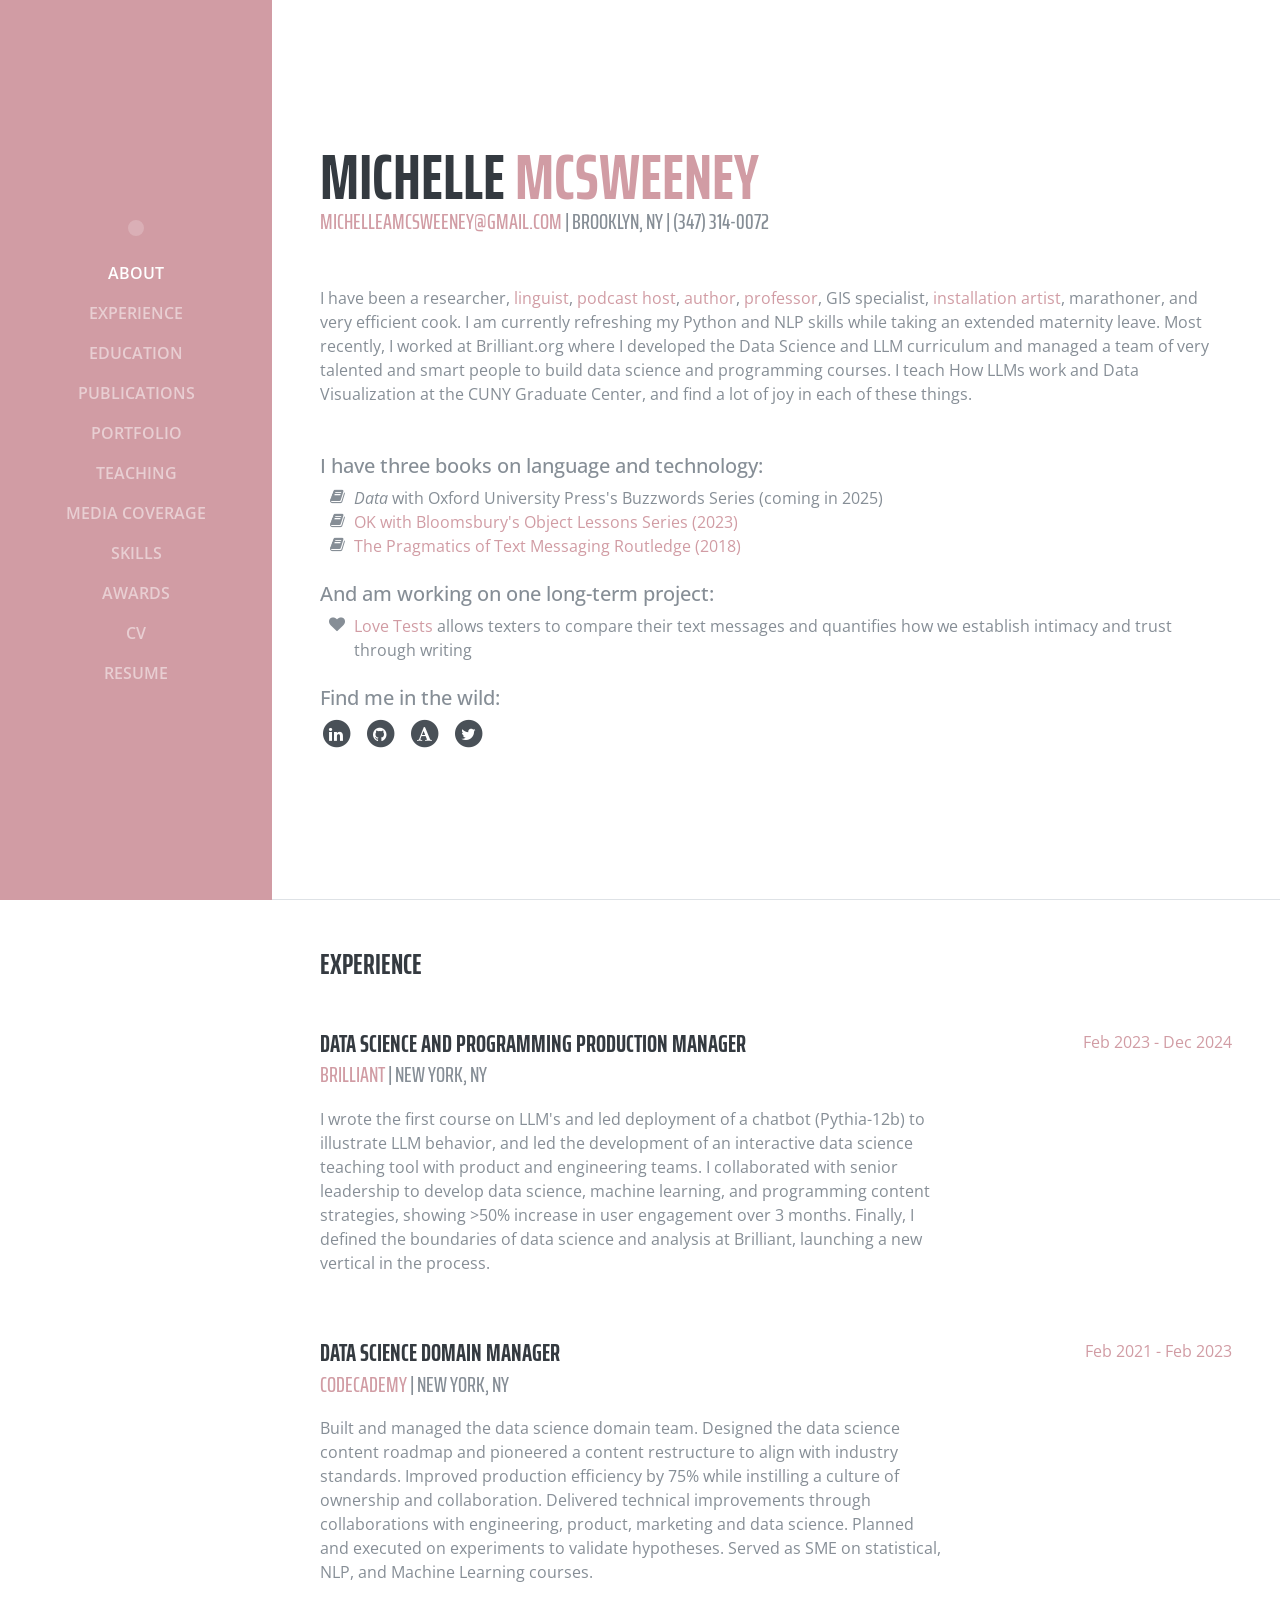
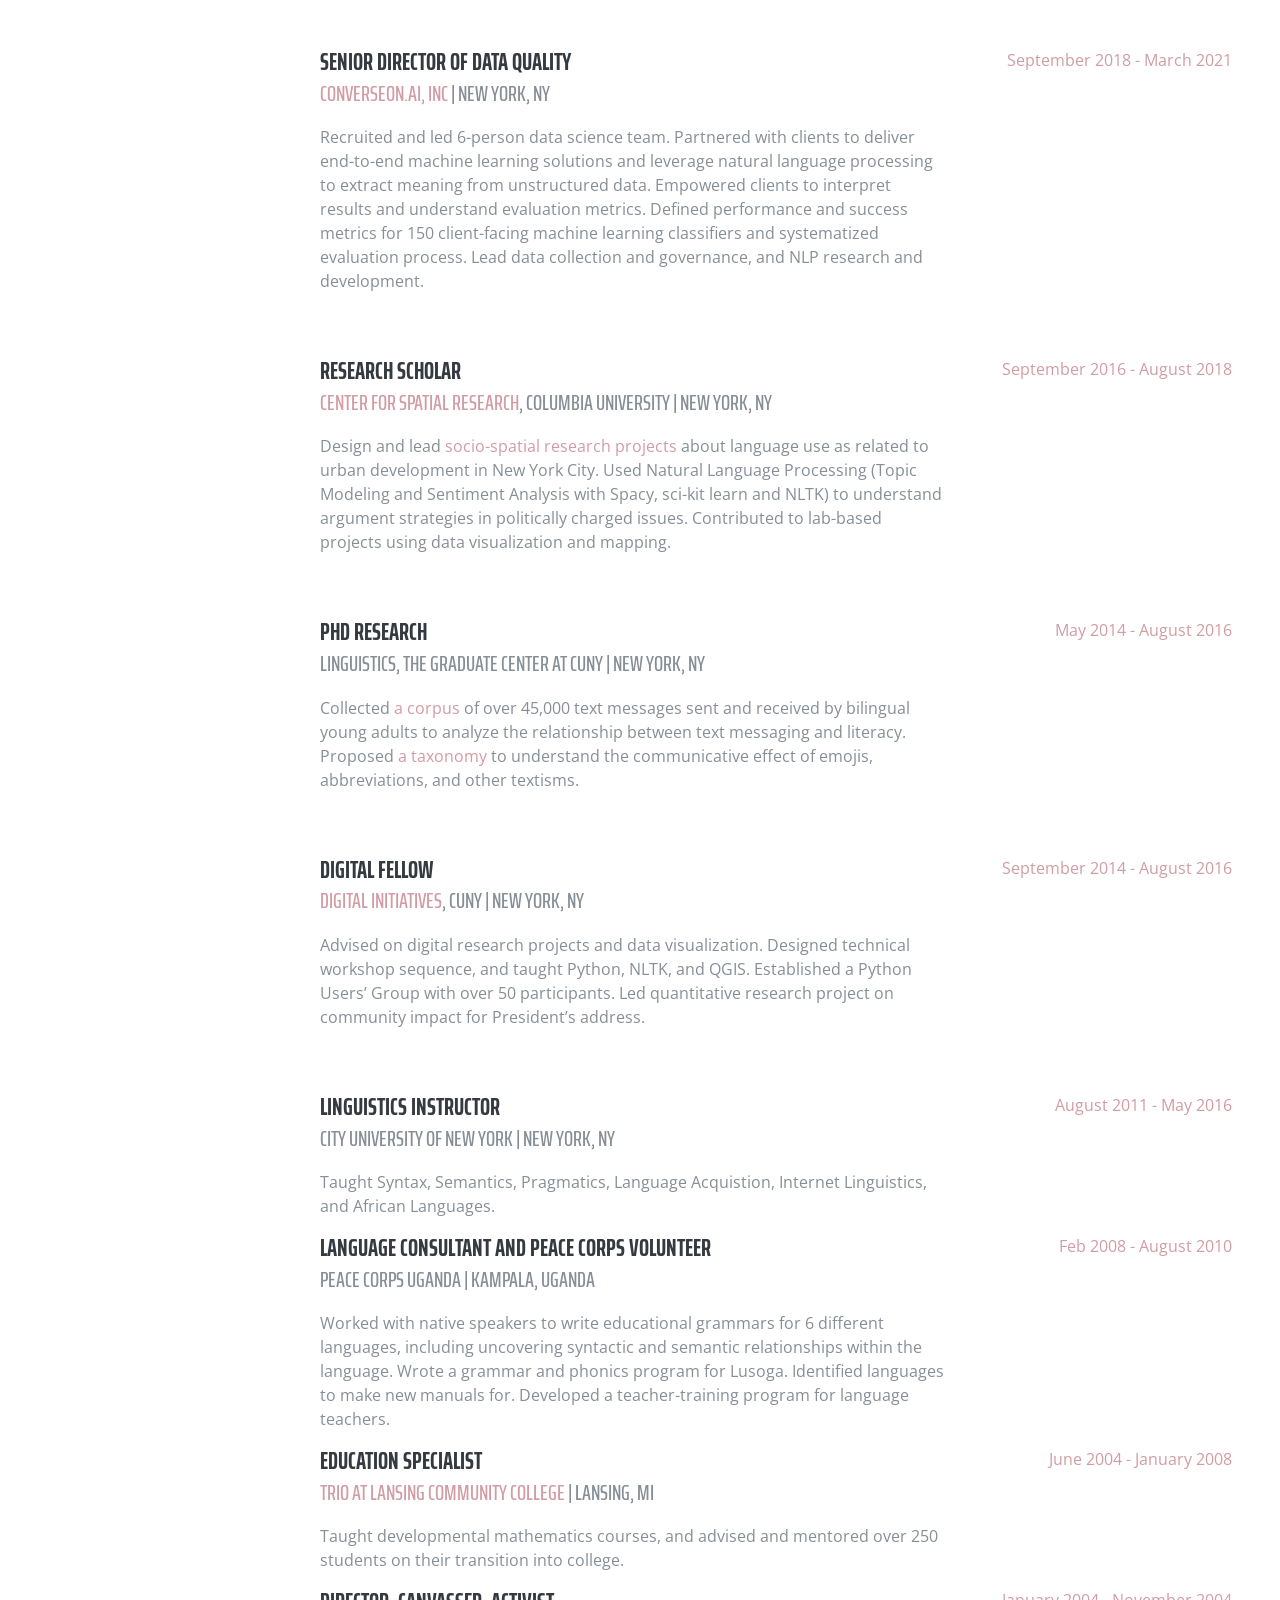
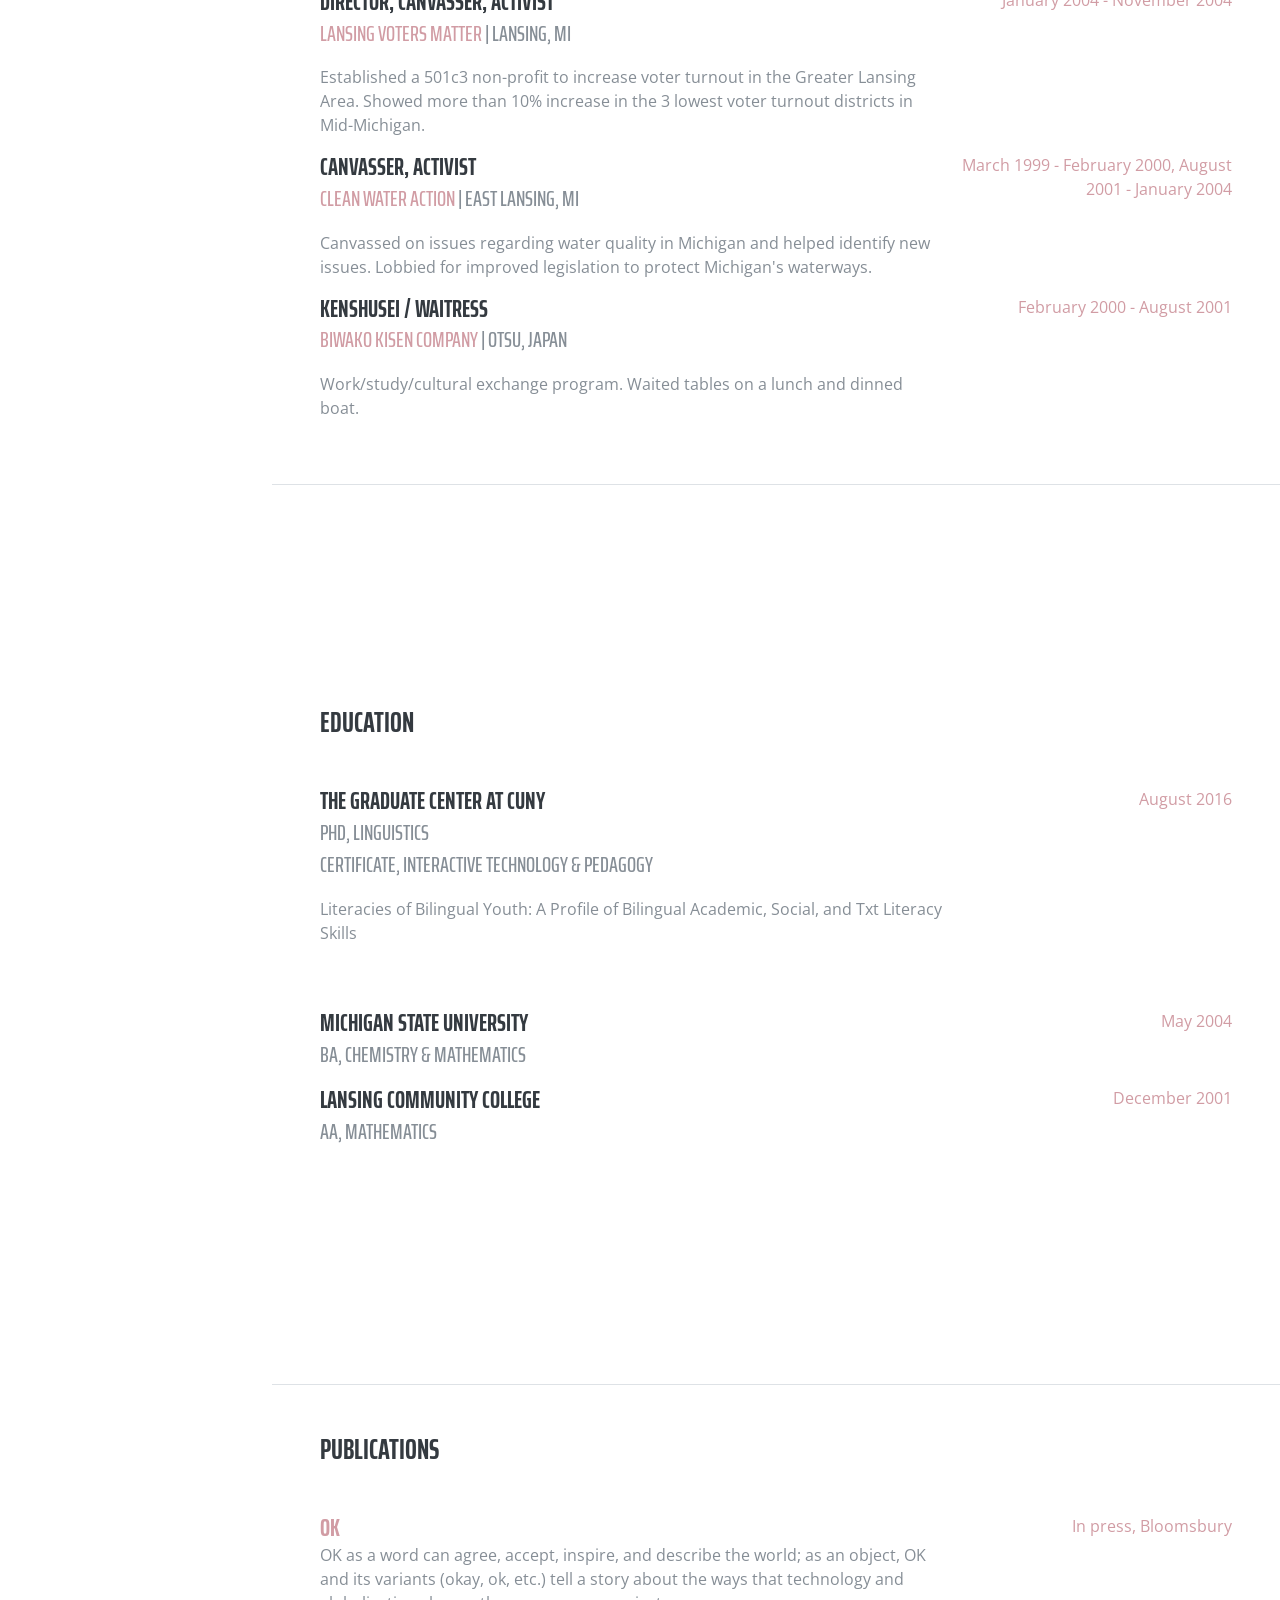
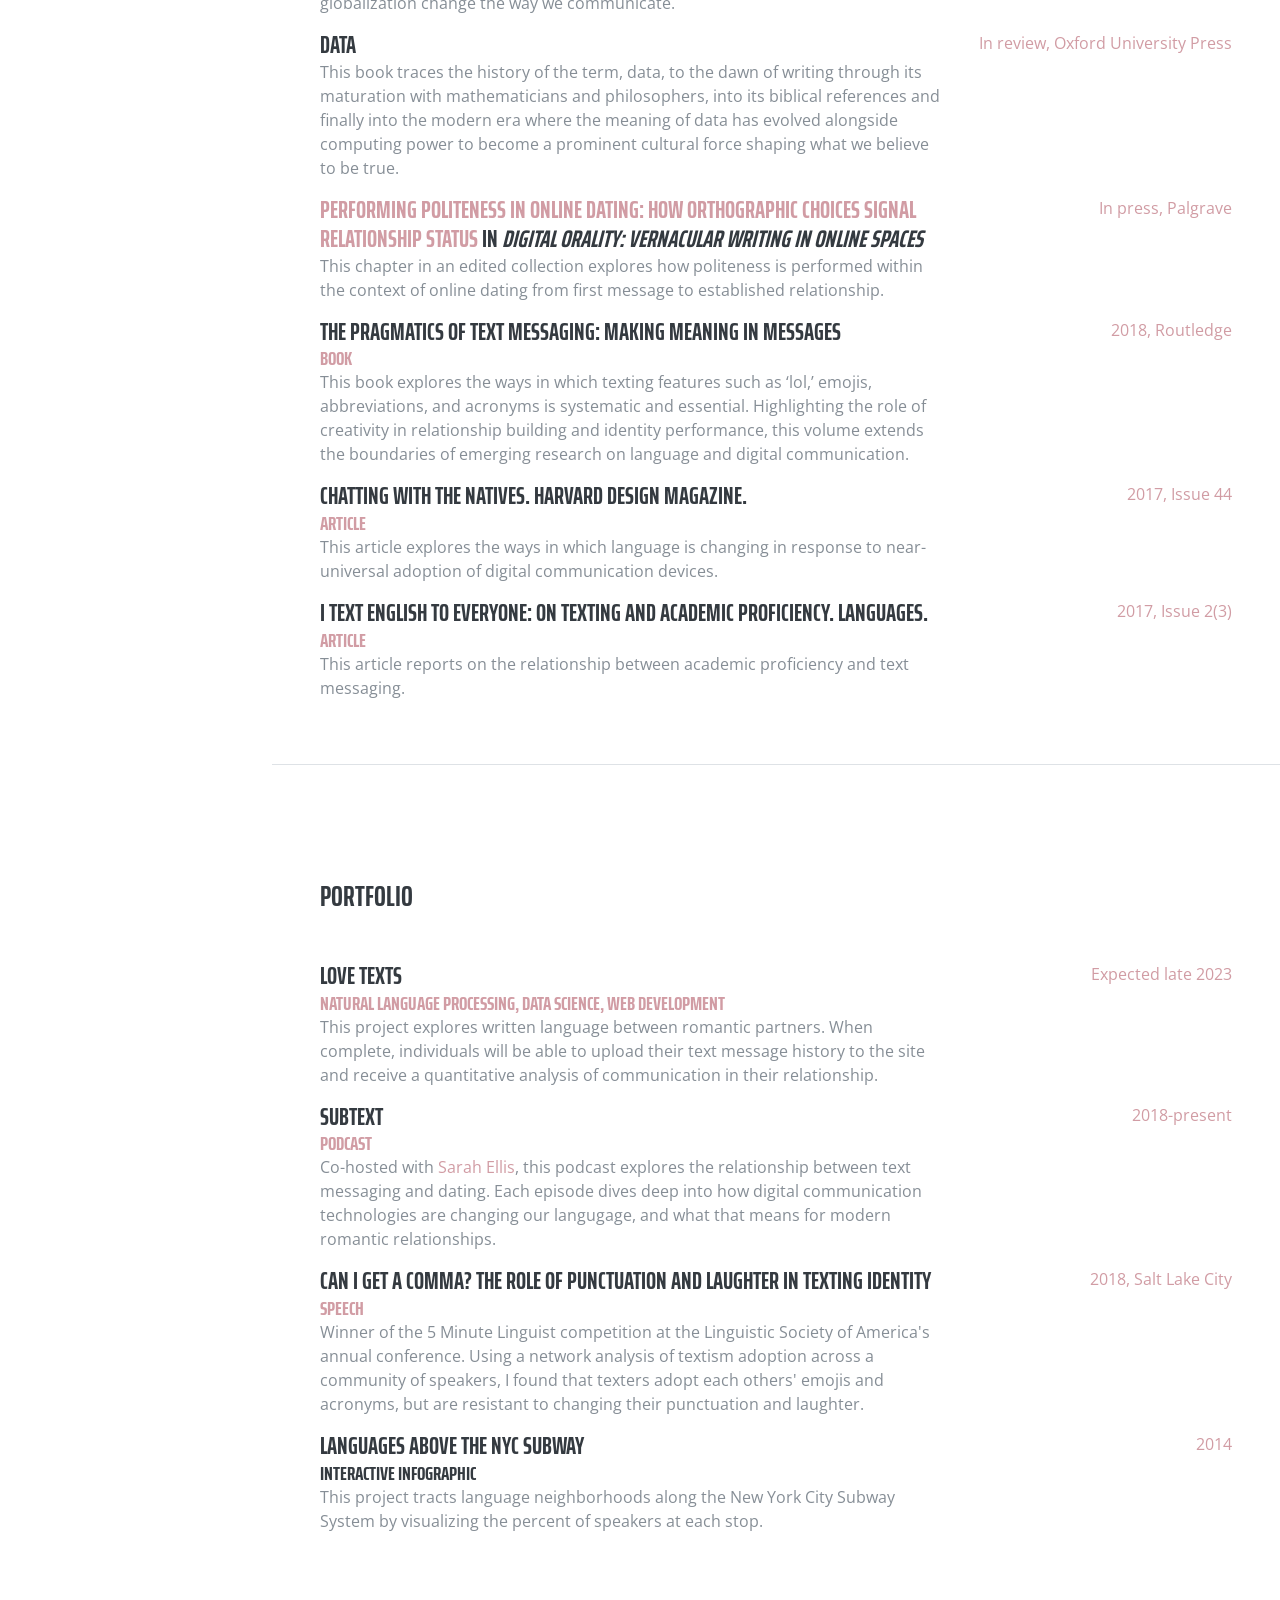
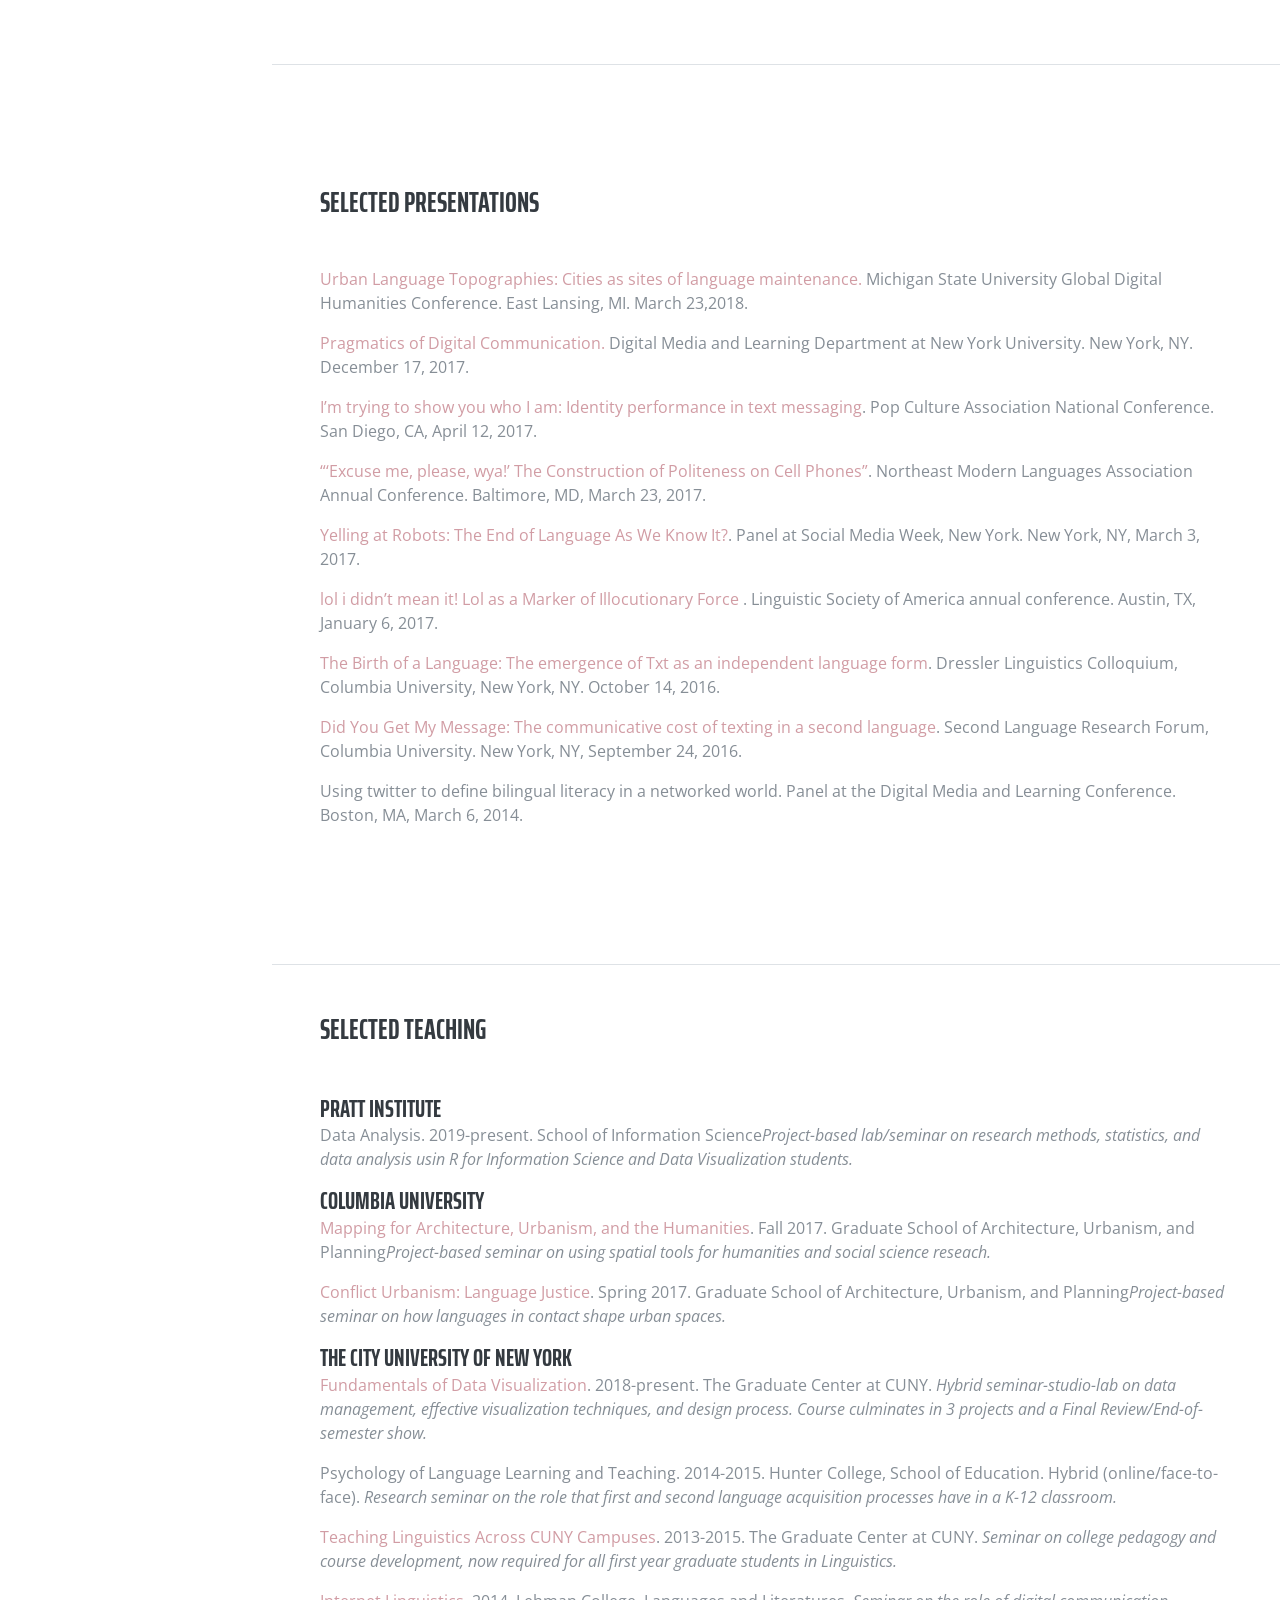
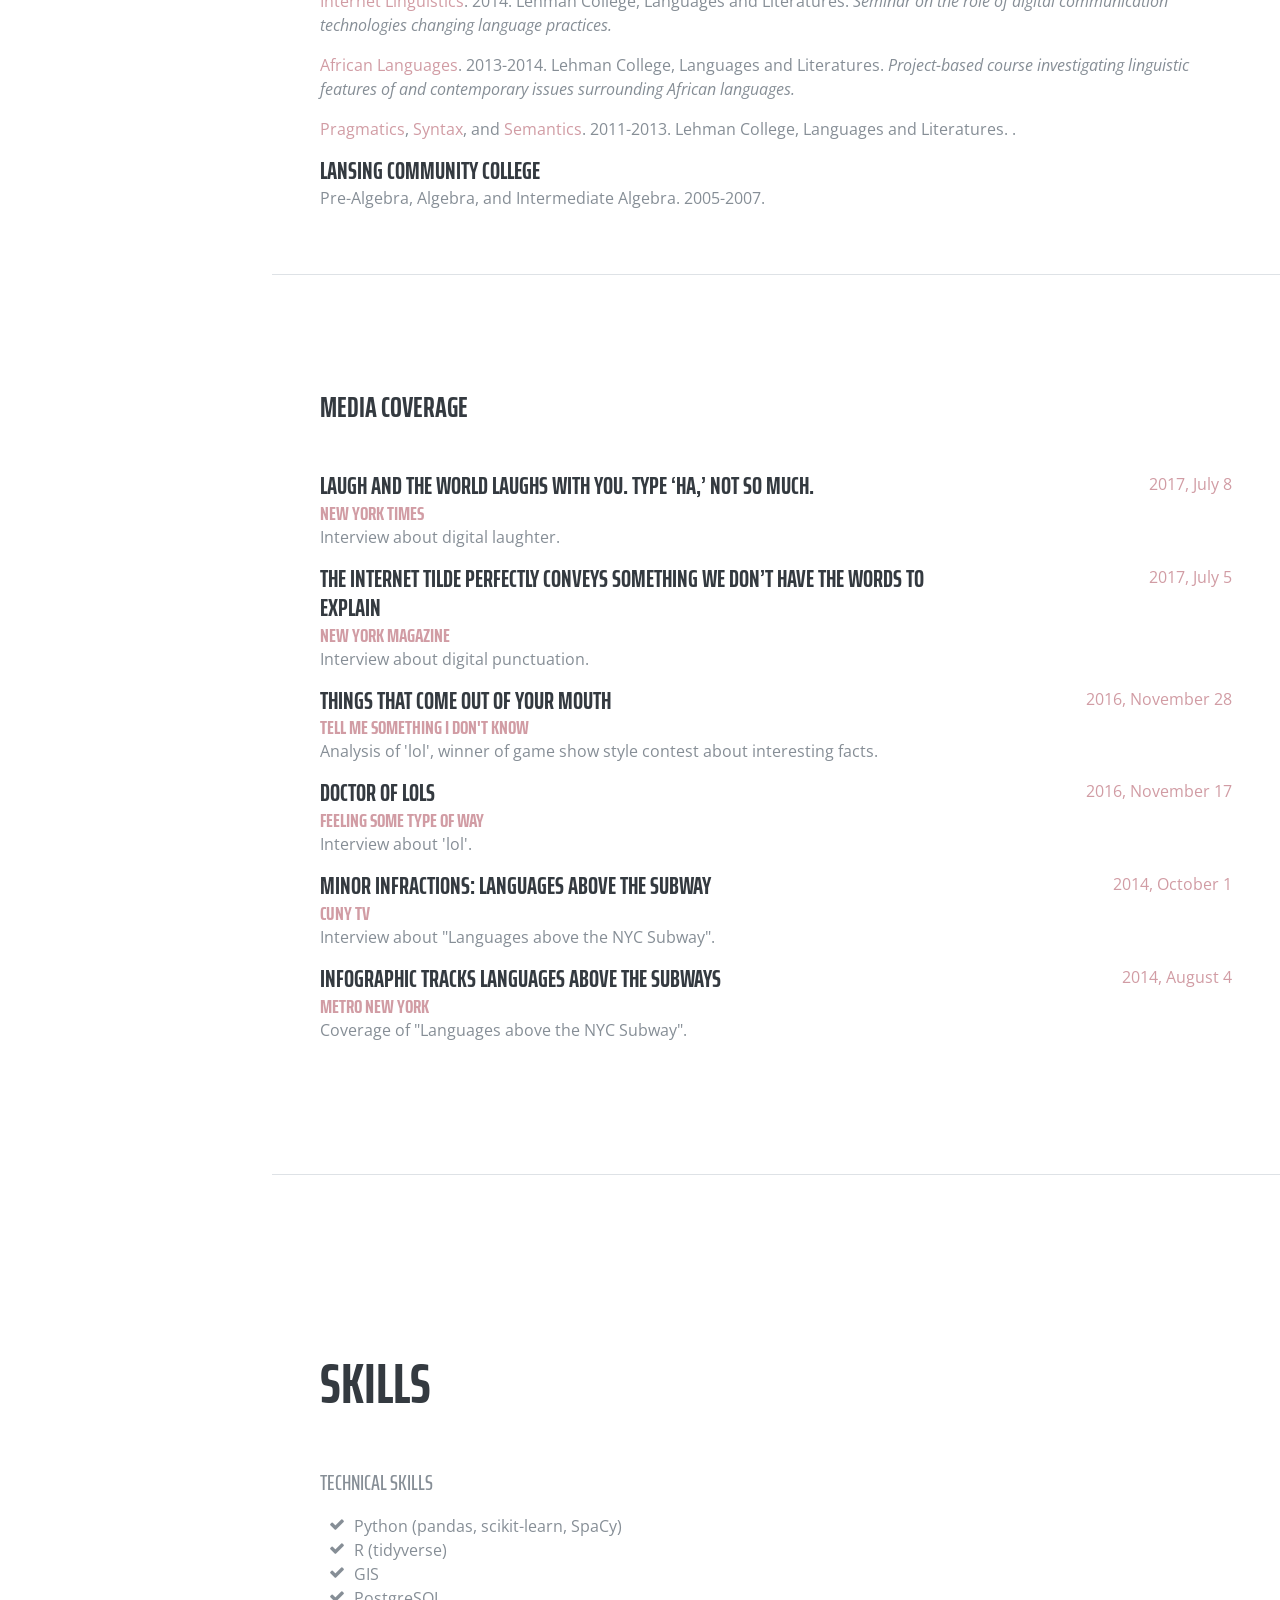
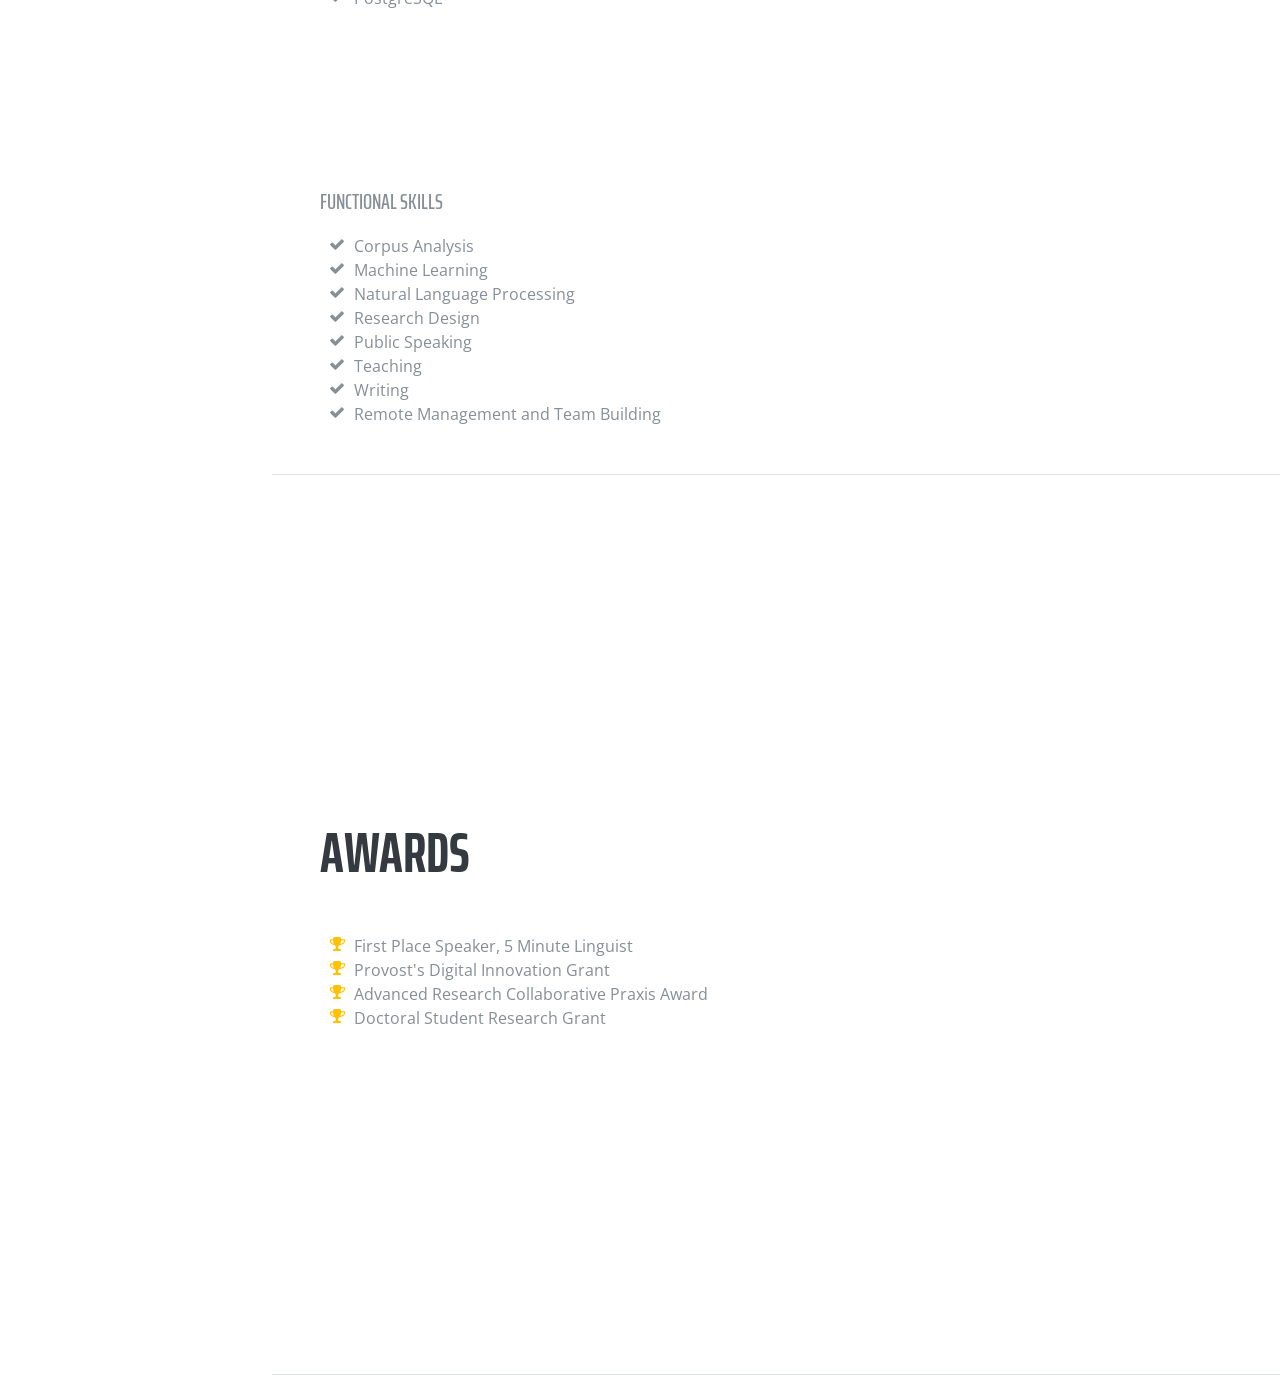
==== commit da94dc90: "Remove broken links to defunct subway languages domain Co-Authored-By: Claude Sonnet 4.6 <noreply@an" ====
--- a/index.html
+++ b/index.html
@@ -86,7 +86,7 @@
           <div class="subheading mb-5"> <a href="mailto:michelleamcsweeney@gmail.com">michelleamcsweeney@gmail.com</a> | Brooklyn, NY | (347) 314-0072
 
           </div>
-          <p class="mb-5">I have been a researcher, <a href= "https://www.youtube.com/watch?v=Ih2azjq2Hr0&t=135s"> linguist</a>, <a href= "https://subtextpod.github.io/">podcast host</a>, <a href="https://www.routledge.com/The-Pragmatics-of-Text-Messaging-Making-Meaning-in-Messages/McSweeney/p/book/9781138307421">author</a>, <a href="https://www.gc.cuny.edu/people/michelle-mcsweeney"> professor</a>, <a href = "http://subwaylanguages.michelleajohnson.com/">GIS specialist</a>, <a href="zerosfaith/index.html">installation artist</a>, marathoner, and very efficient cook. I am currently refreshing my Python and NLP skills while taking an extended maternity leave. Most recently, I worked at Brilliant.org where I developed the Data Science and LLM curriculum and managed a team of very talented and smart people to build data science and programming courses. I teach How LLMs work and Data Visualization at the CUNY Graduate Center, and find a lot of joy in each of these things.
+          <p class="mb-5">I have been a researcher, <a href= "https://www.youtube.com/watch?v=Ih2azjq2Hr0&t=135s"> linguist</a>, <a href= "https://subtextpod.github.io/">podcast host</a>, <a href="https://www.routledge.com/The-Pragmatics-of-Text-Messaging-Making-Meaning-in-Messages/McSweeney/p/book/9781138307421">author</a>, <a href="https://www.gc.cuny.edu/people/michelle-mcsweeney"> professor</a>, GIS specialist, <a href="zerosfaith/index.html">installation artist</a>, marathoner, and very efficient cook. I am currently refreshing my Python and NLP skills while taking an extended maternity leave. Most recently, I worked at Brilliant.org where I developed the Data Science and LLM curriculum and managed a team of very talented and smart people to build data science and programming courses. I teach How LLMs work and Data Visualization at the CUNY Graduate Center, and find a lot of joy in each of these things.
 
             <div class="h5">I have three books on language and technology:</div>
               <ul class="fa-ul mb-0">
@@ -458,7 +458,7 @@
         <div class="resume-item d-flex flex-column flex-md-row">
             <div class="resume-content mr-auto">
               <h4 class="mb-0">Languages Above the NYC Subway</h4>
-              <h5 class="mb-0"><a href = "http://subwaylanguages.michelleajohnson.com">Interactive Infographic</a></h5>
+              <h5 class="mb-0">Interactive Infographic</h5>
               <p>This project tracts language neighborhoods along the New York City Subway System by visualizing the percent of speakers at each stop.</p>
             </div>
             <div class="resume-date text-md-right">
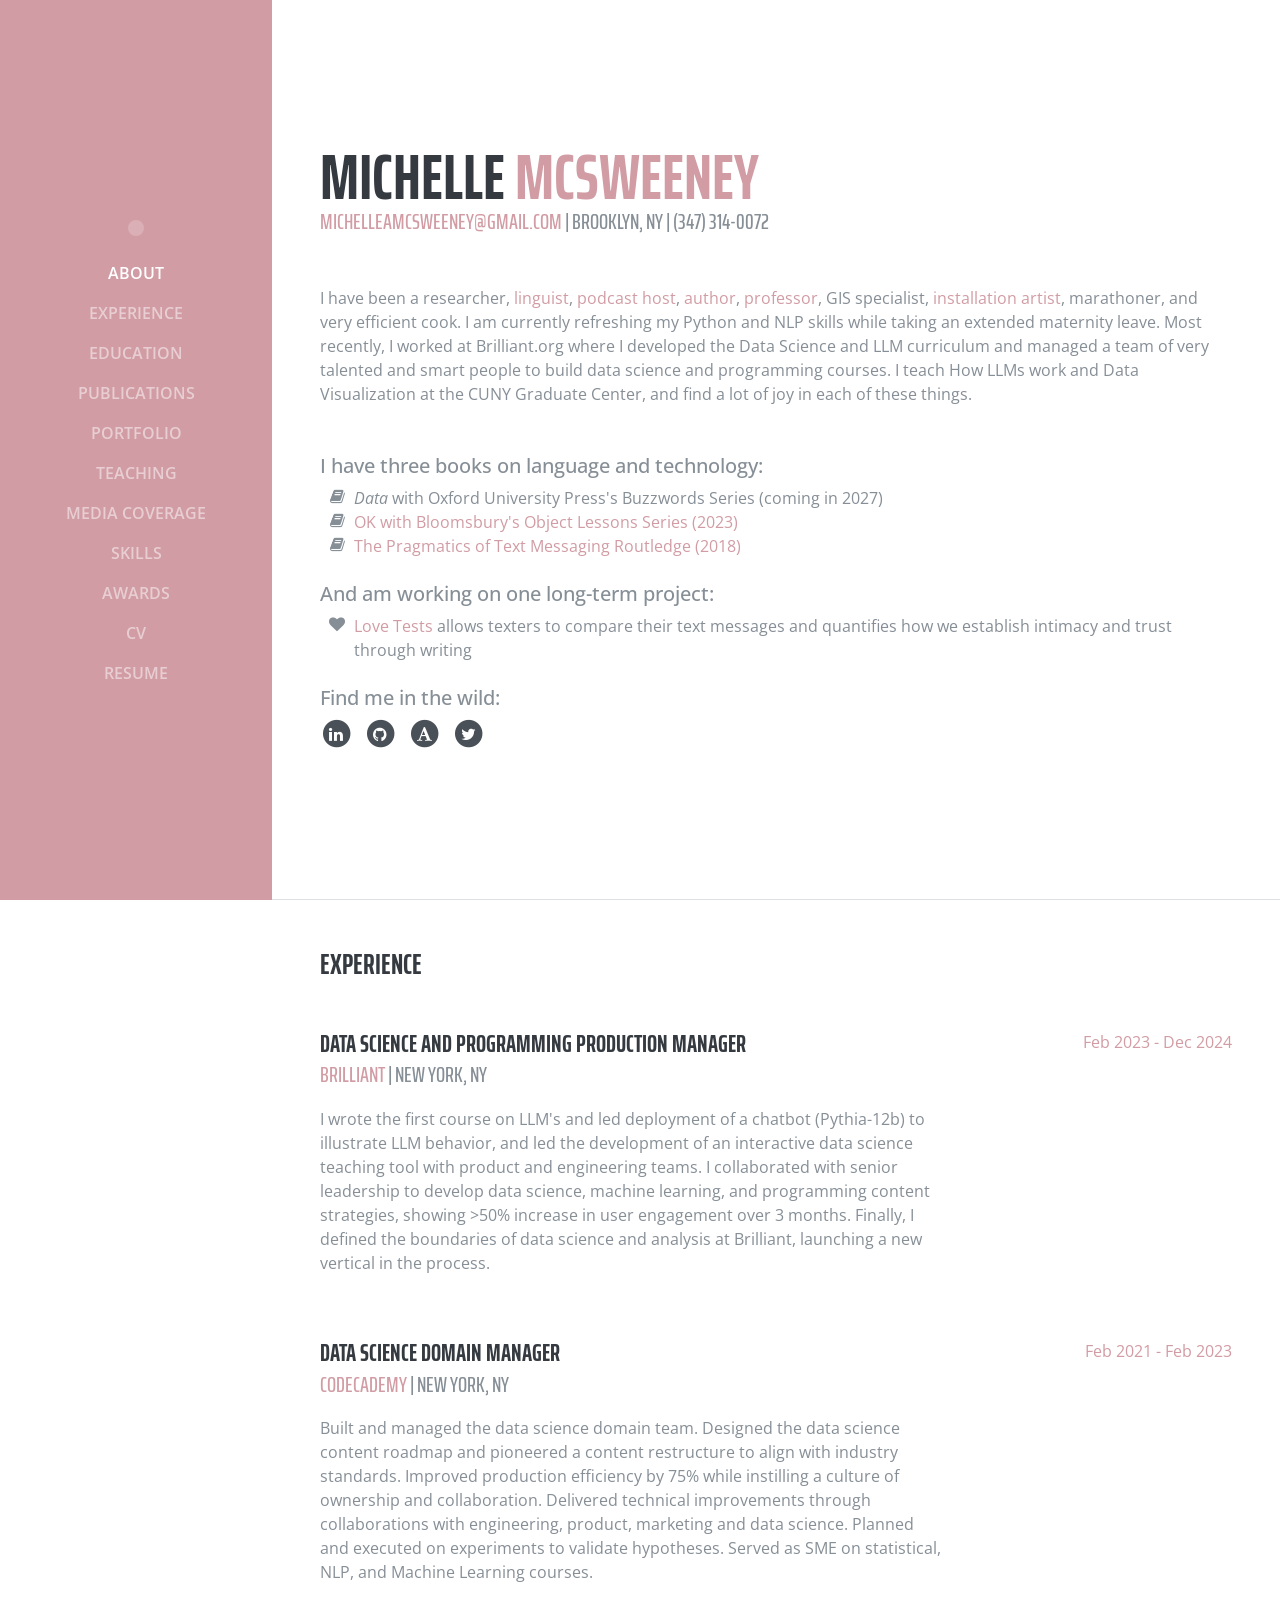
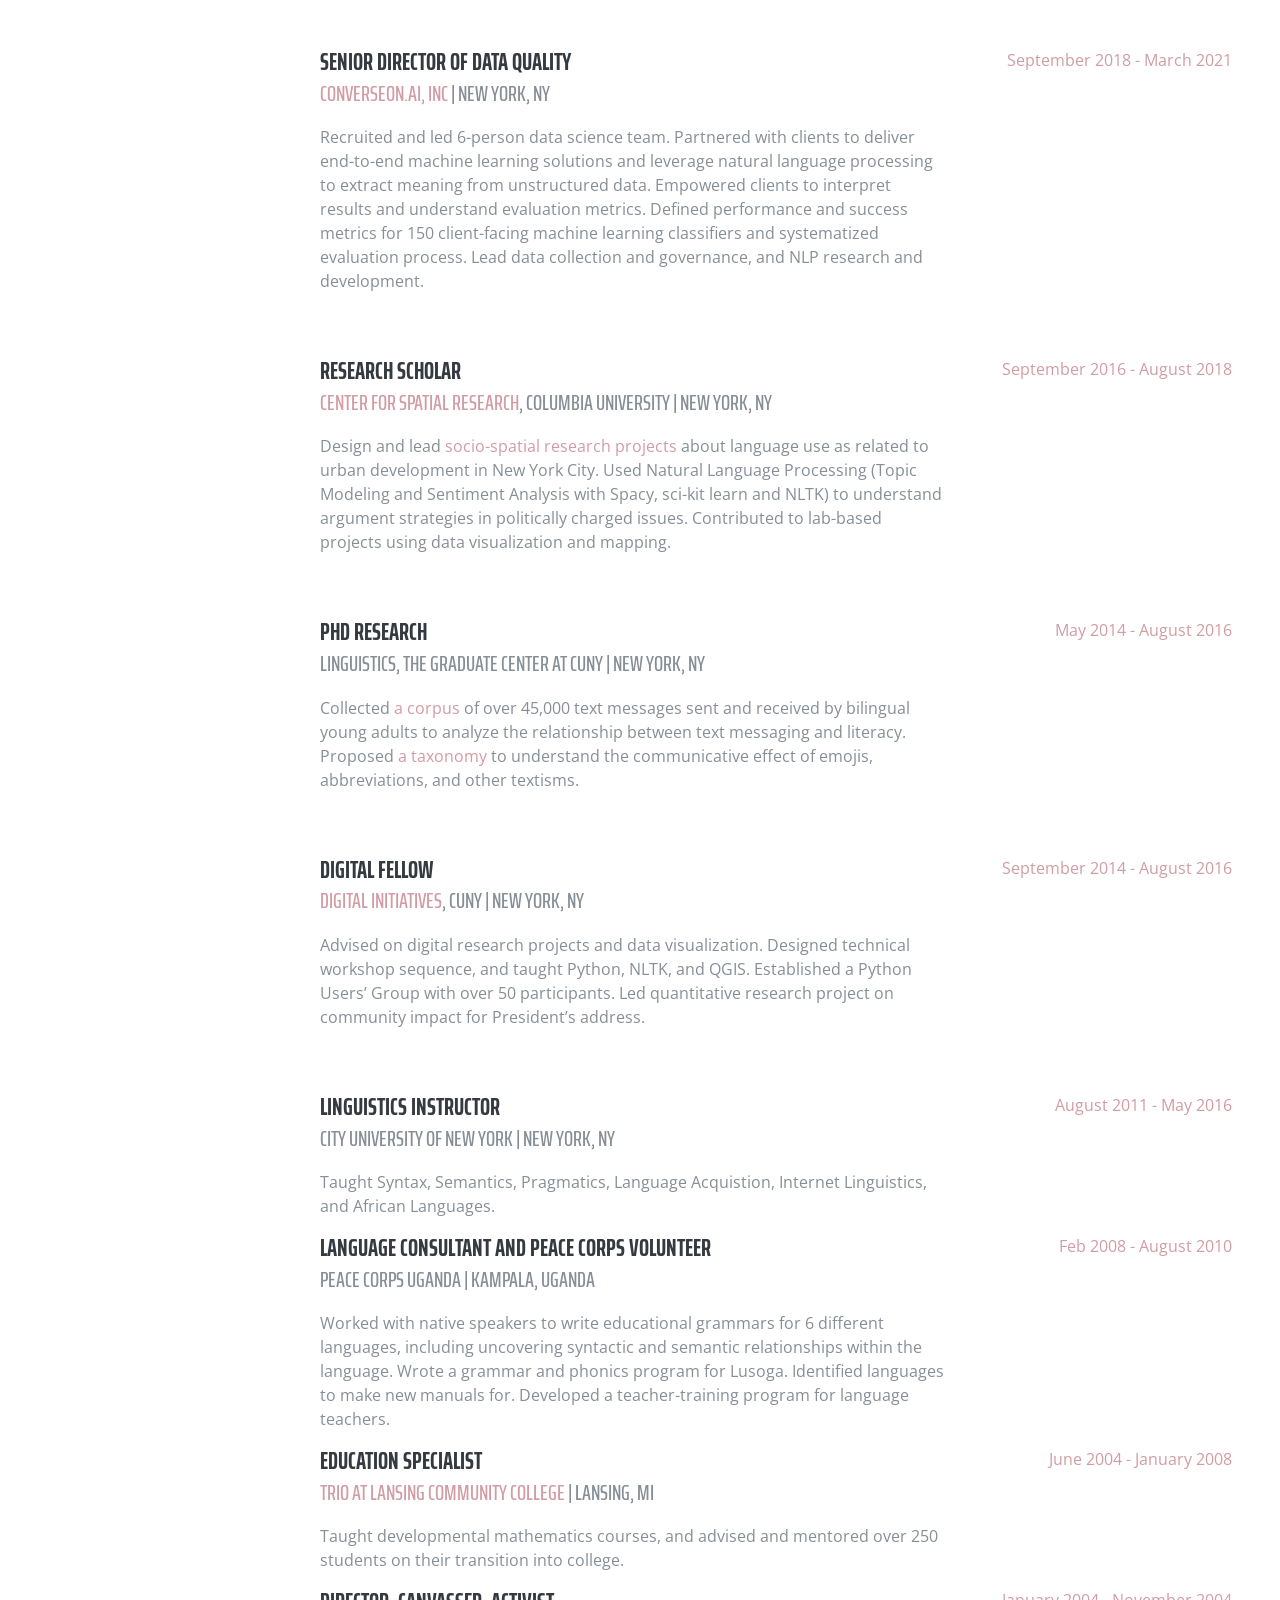
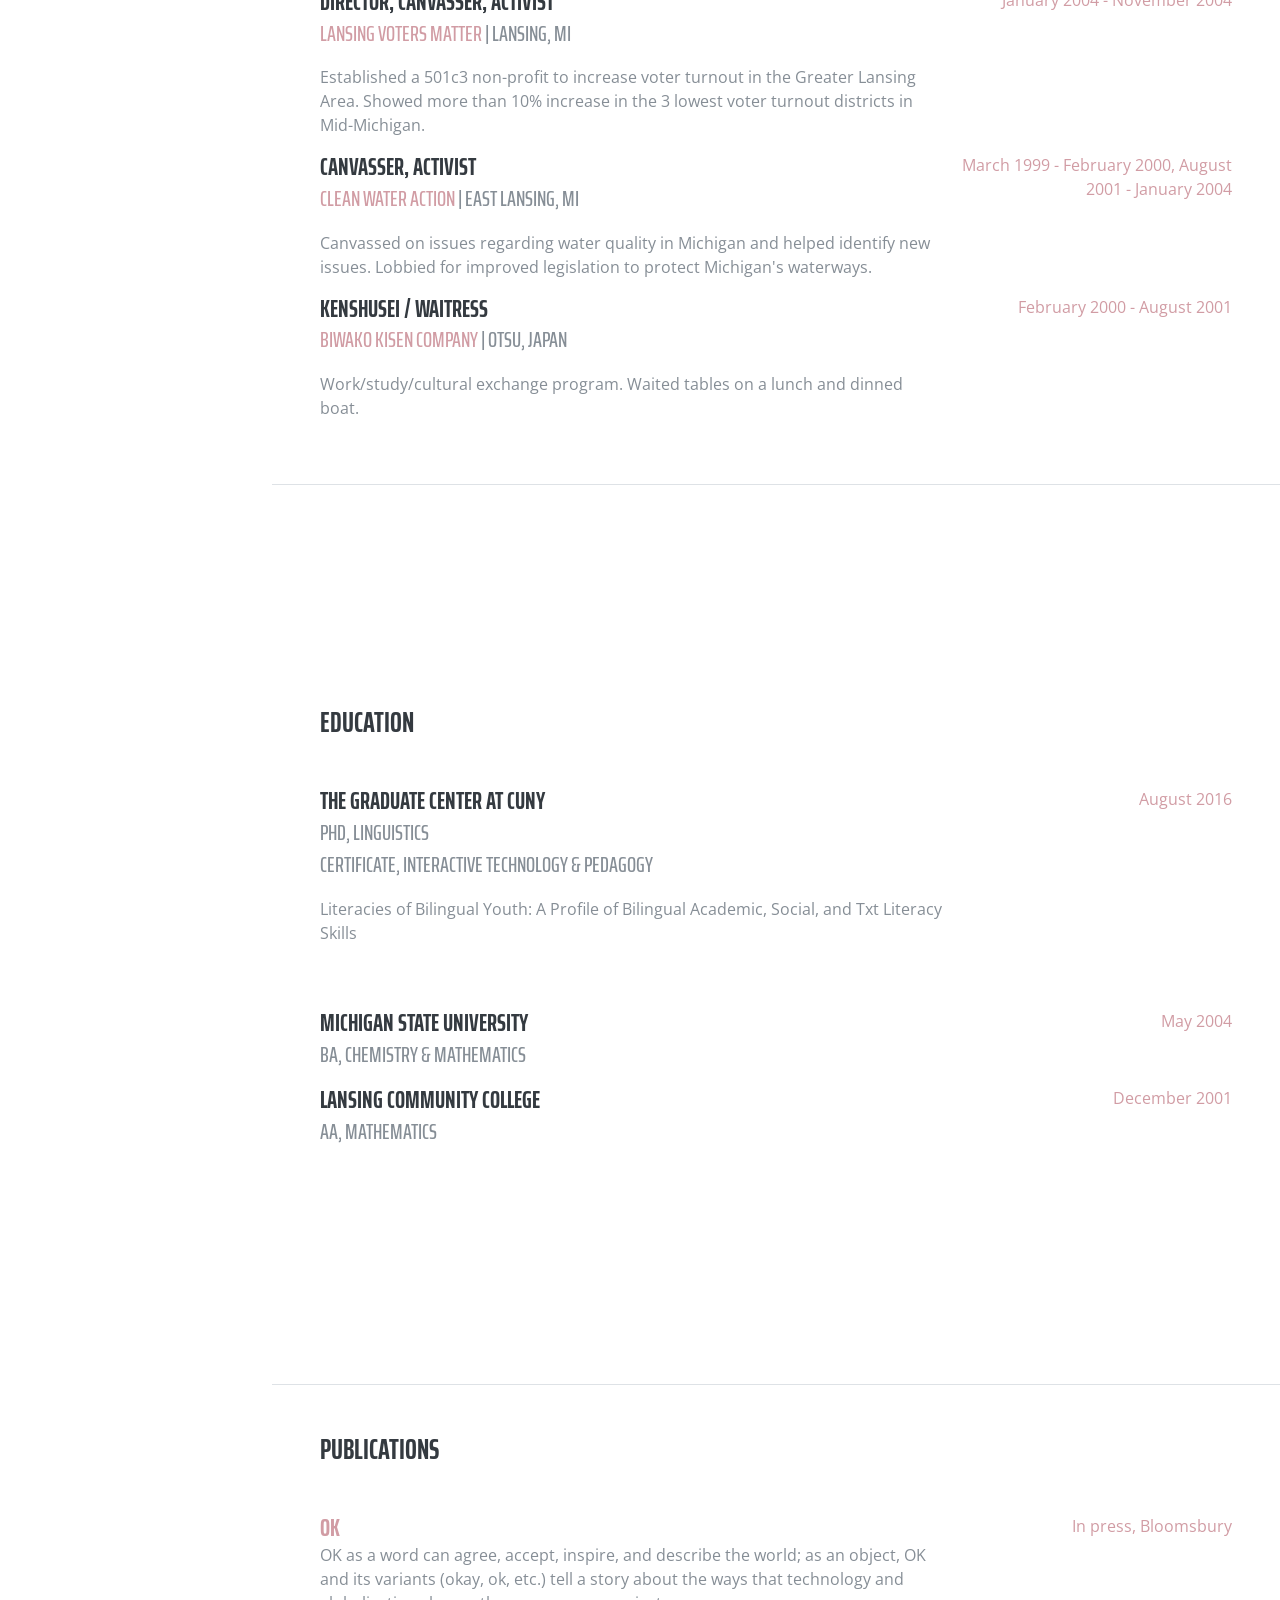
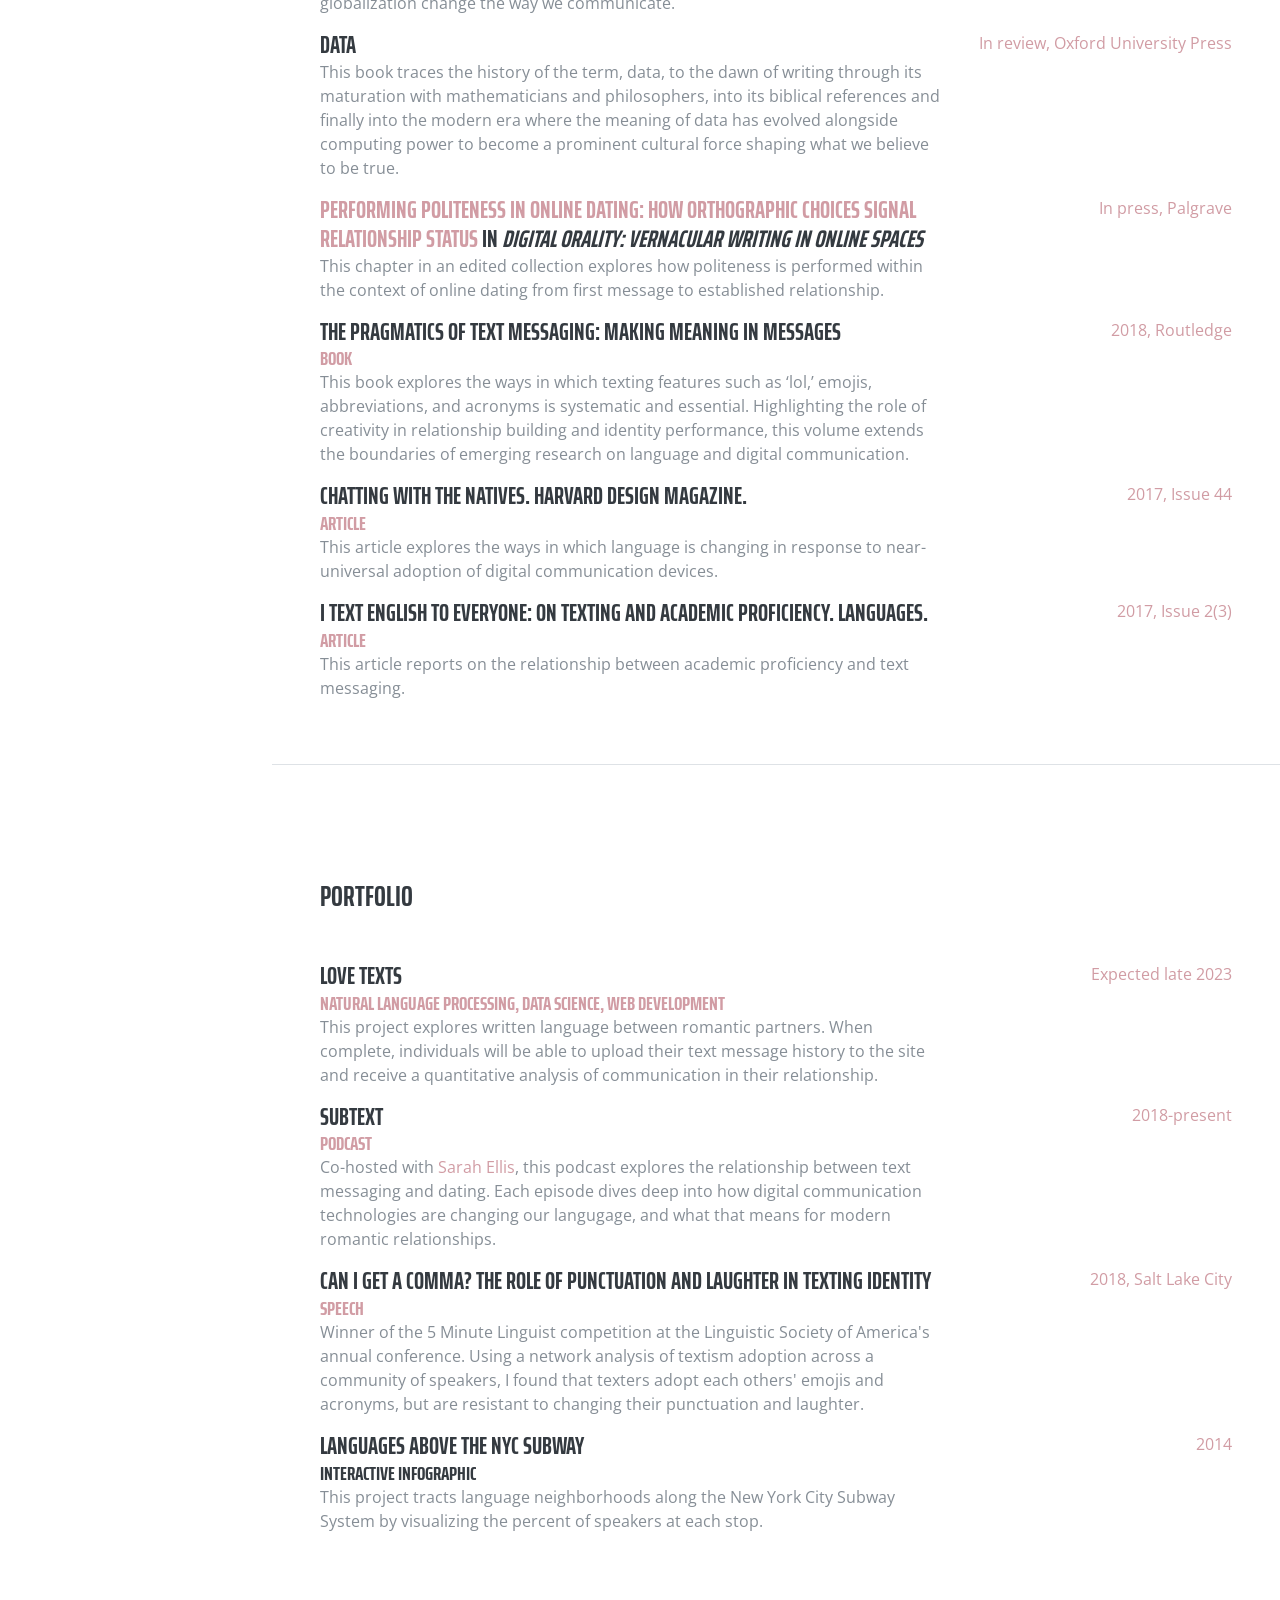
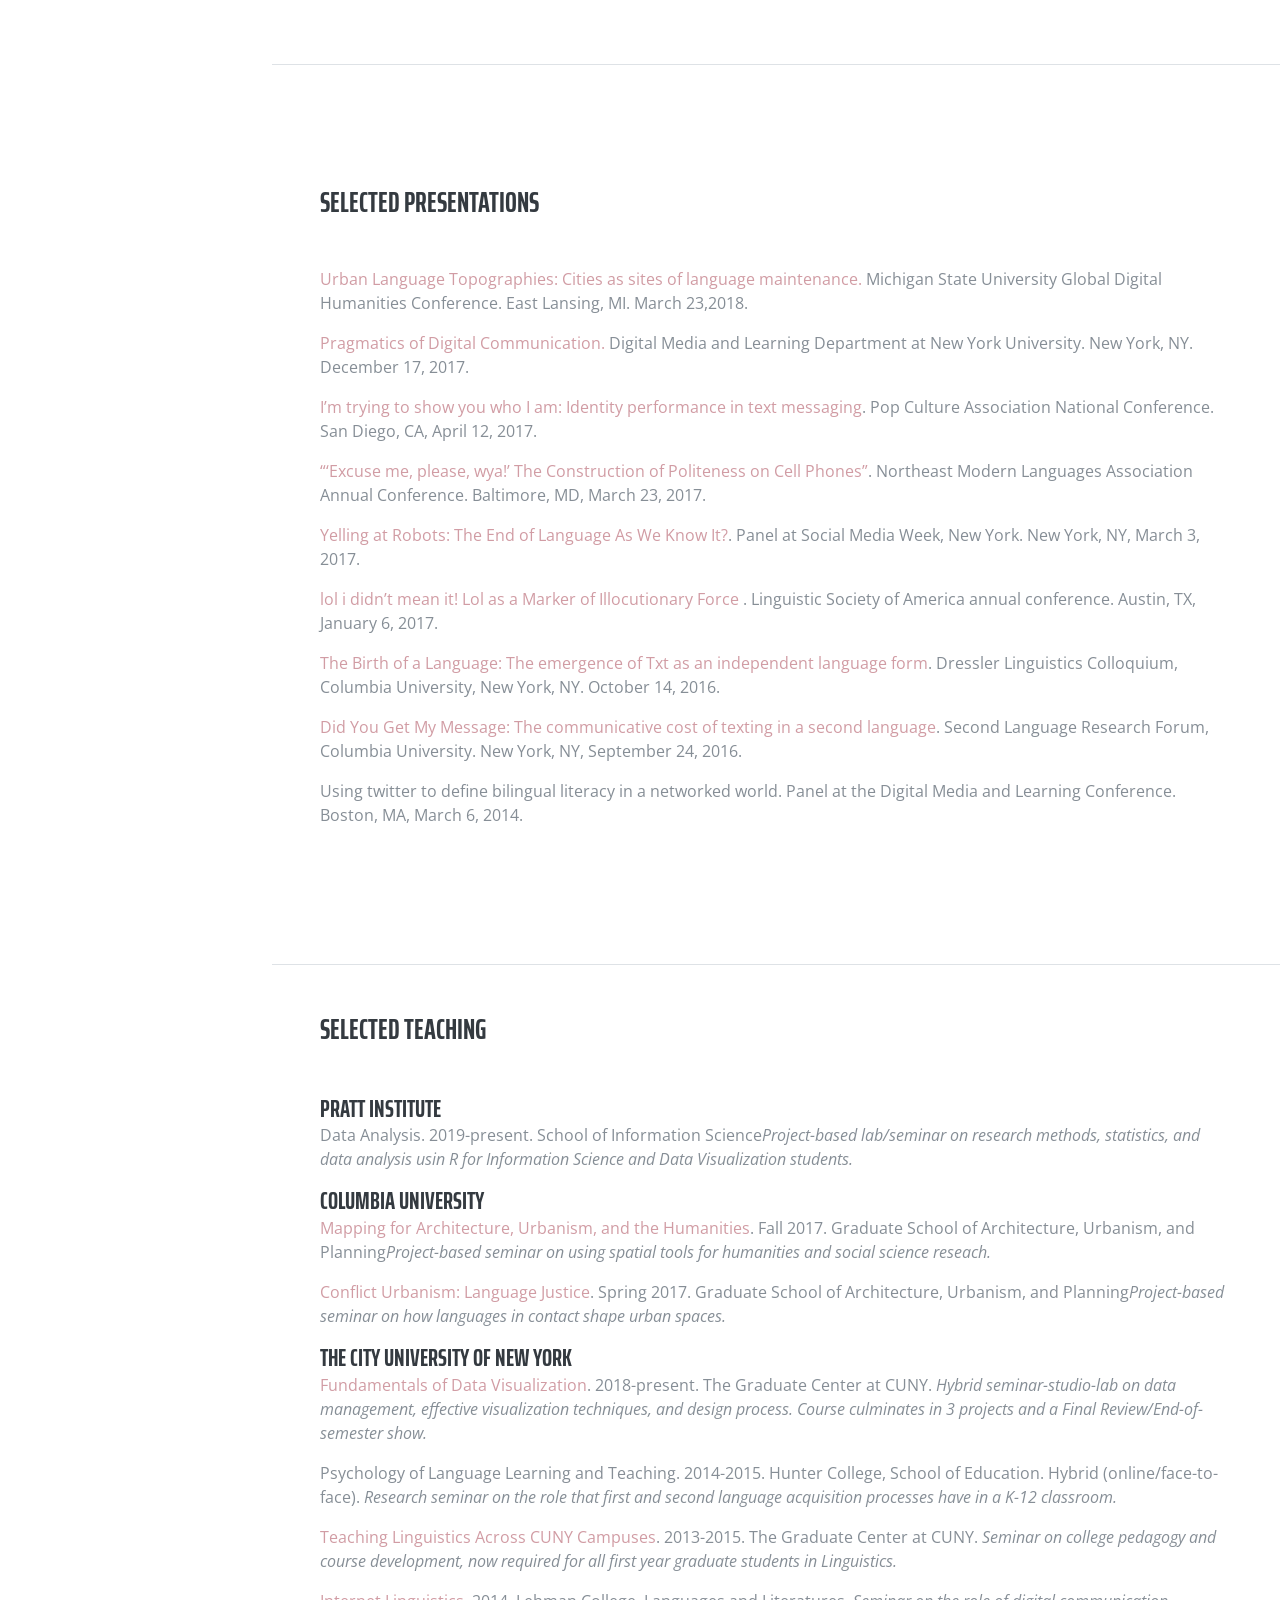
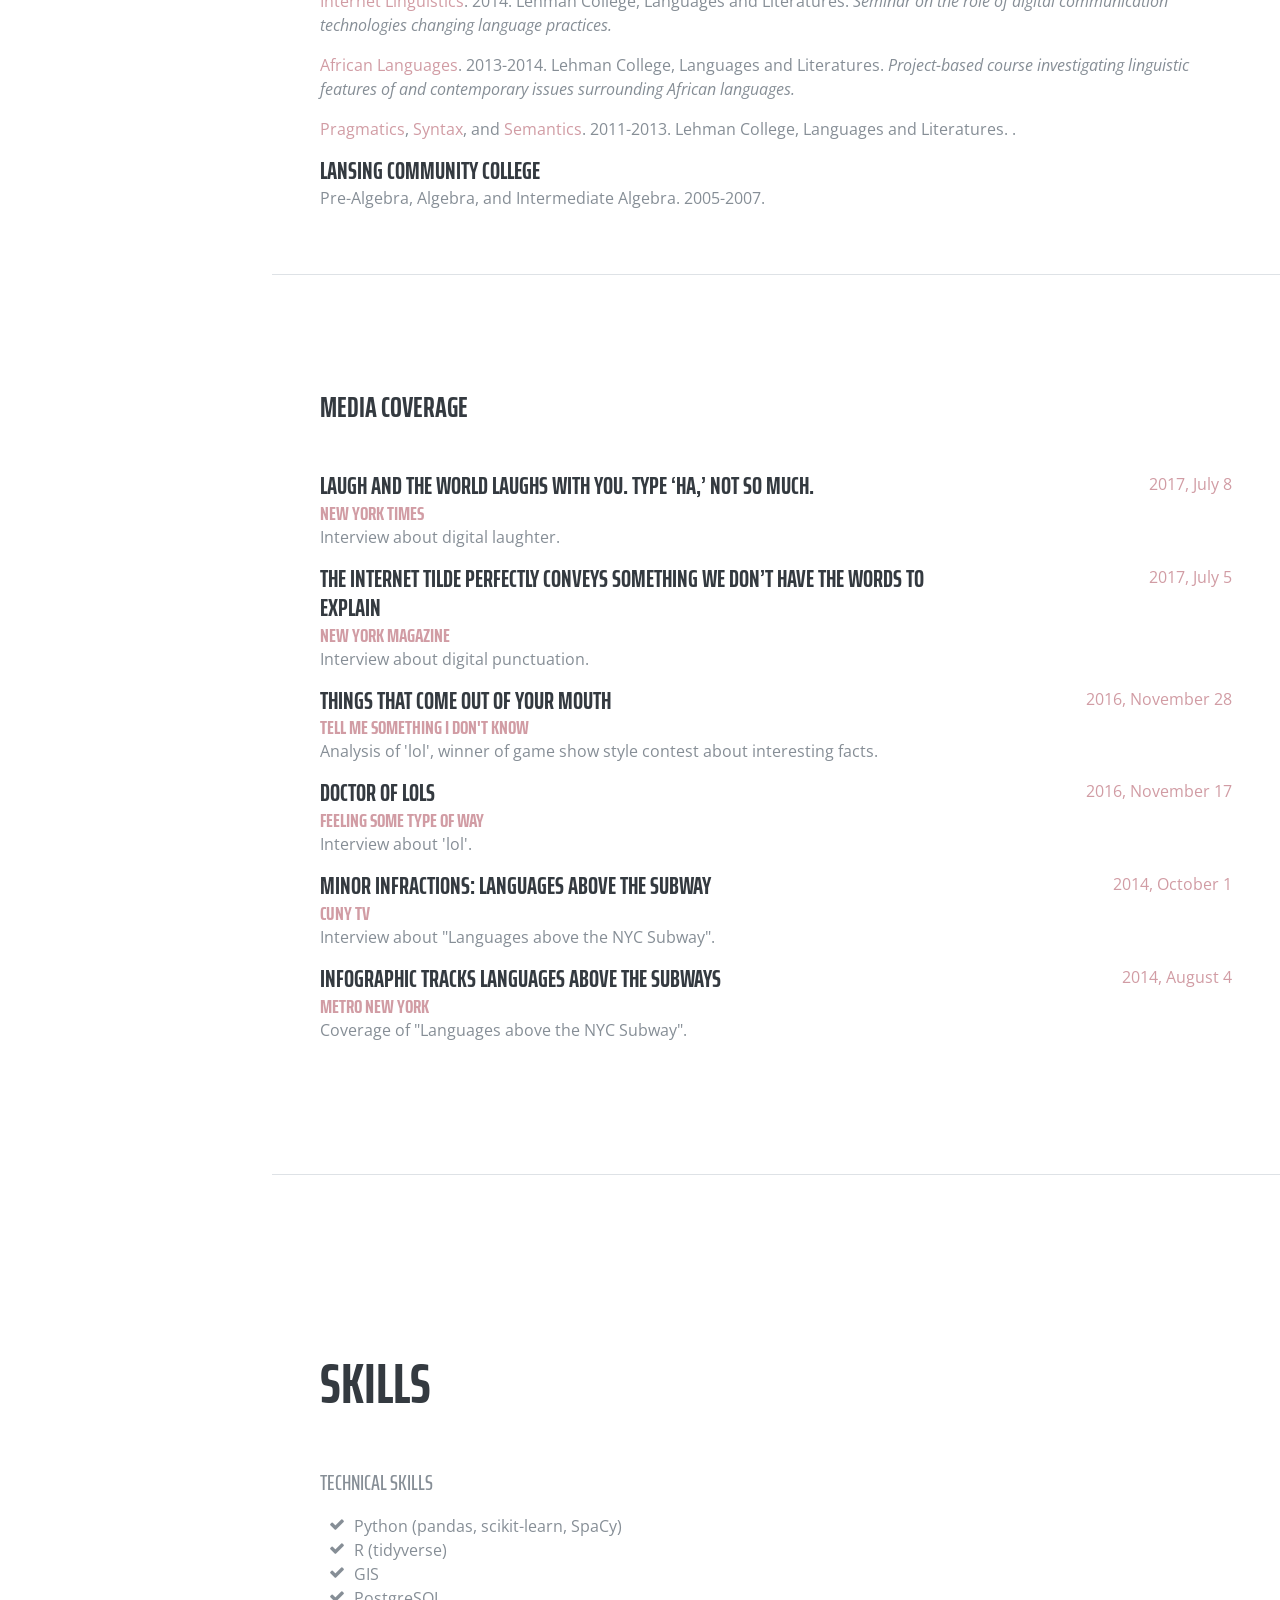
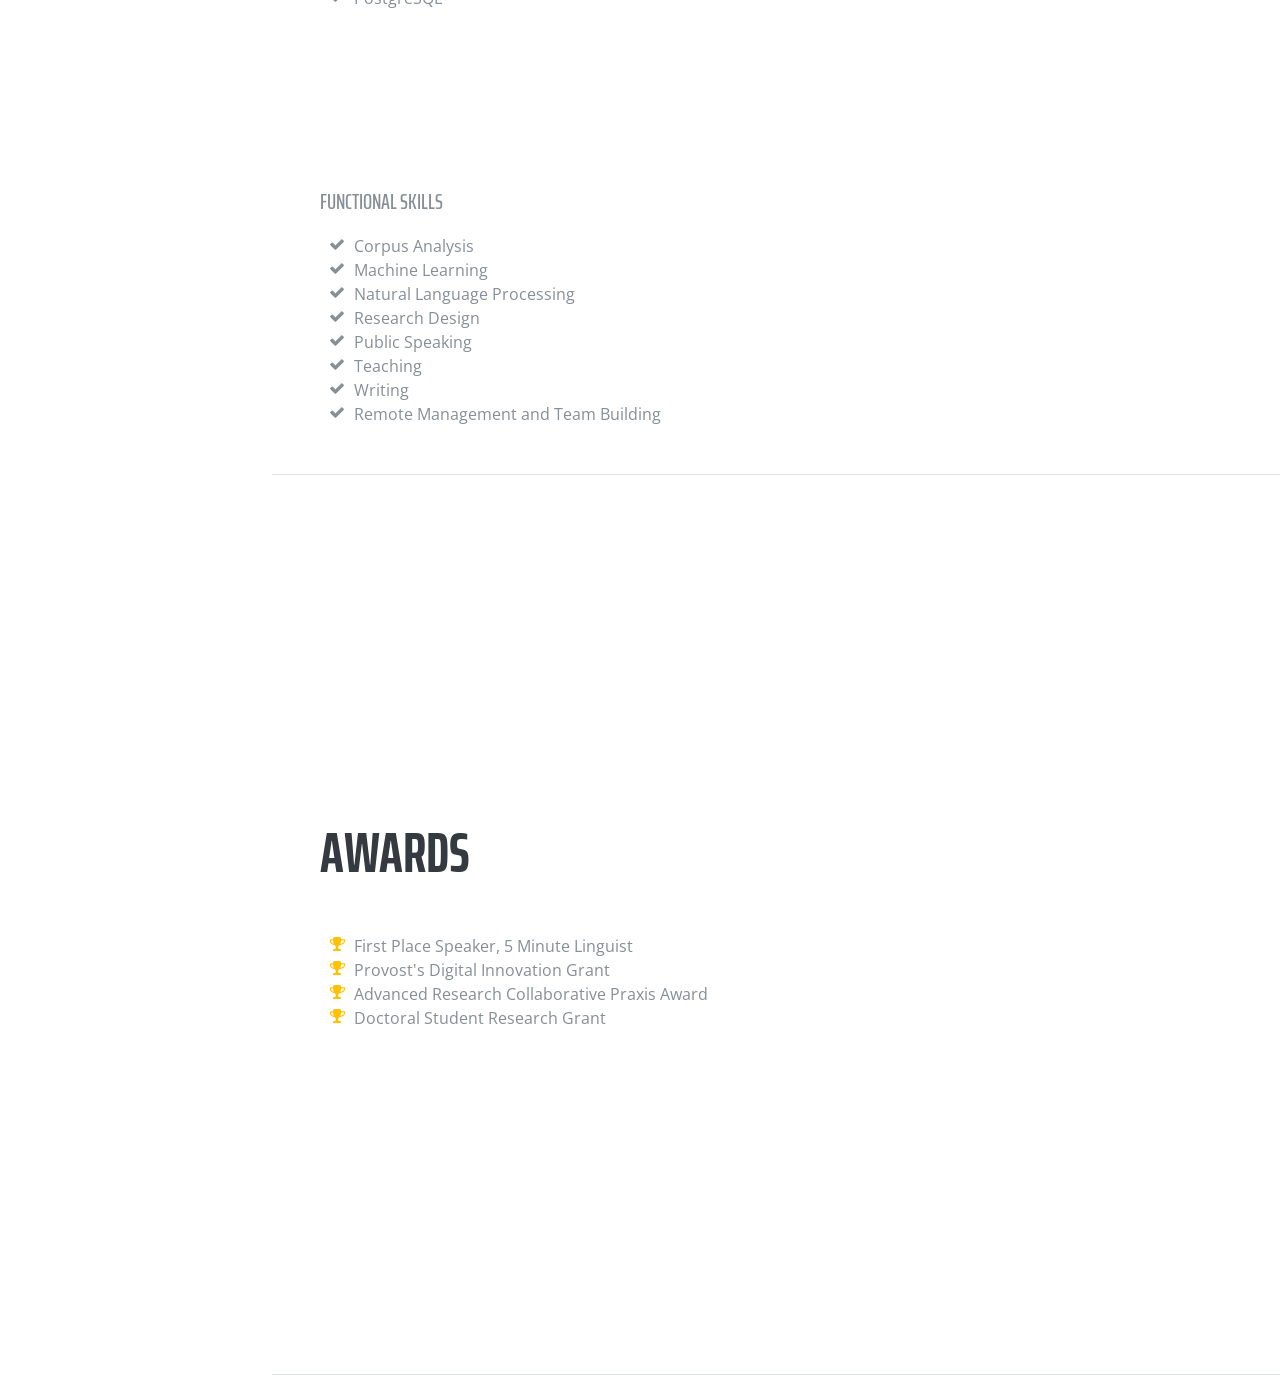
==== commit 682ce73c: "Update book release year to 2027 Co-Authored-By: Claude Sonnet 4.6 <noreply@anthropic.com>" ====
--- a/index.html
+++ b/index.html
@@ -92,7 +92,7 @@
               <ul class="fa-ul mb-0">
                 <li>
                     <i class="fa-li fa fa-book"></i>
-                  <em>Data</em> with Oxford University Press's Buzzwords Series (coming in 2025)</li>
+                  <em>Data</em> with Oxford University Press's Buzzwords Series (coming in 2027)</li>
 
                   <li>
                       <i class="fa-li fa fa-book"></i>
